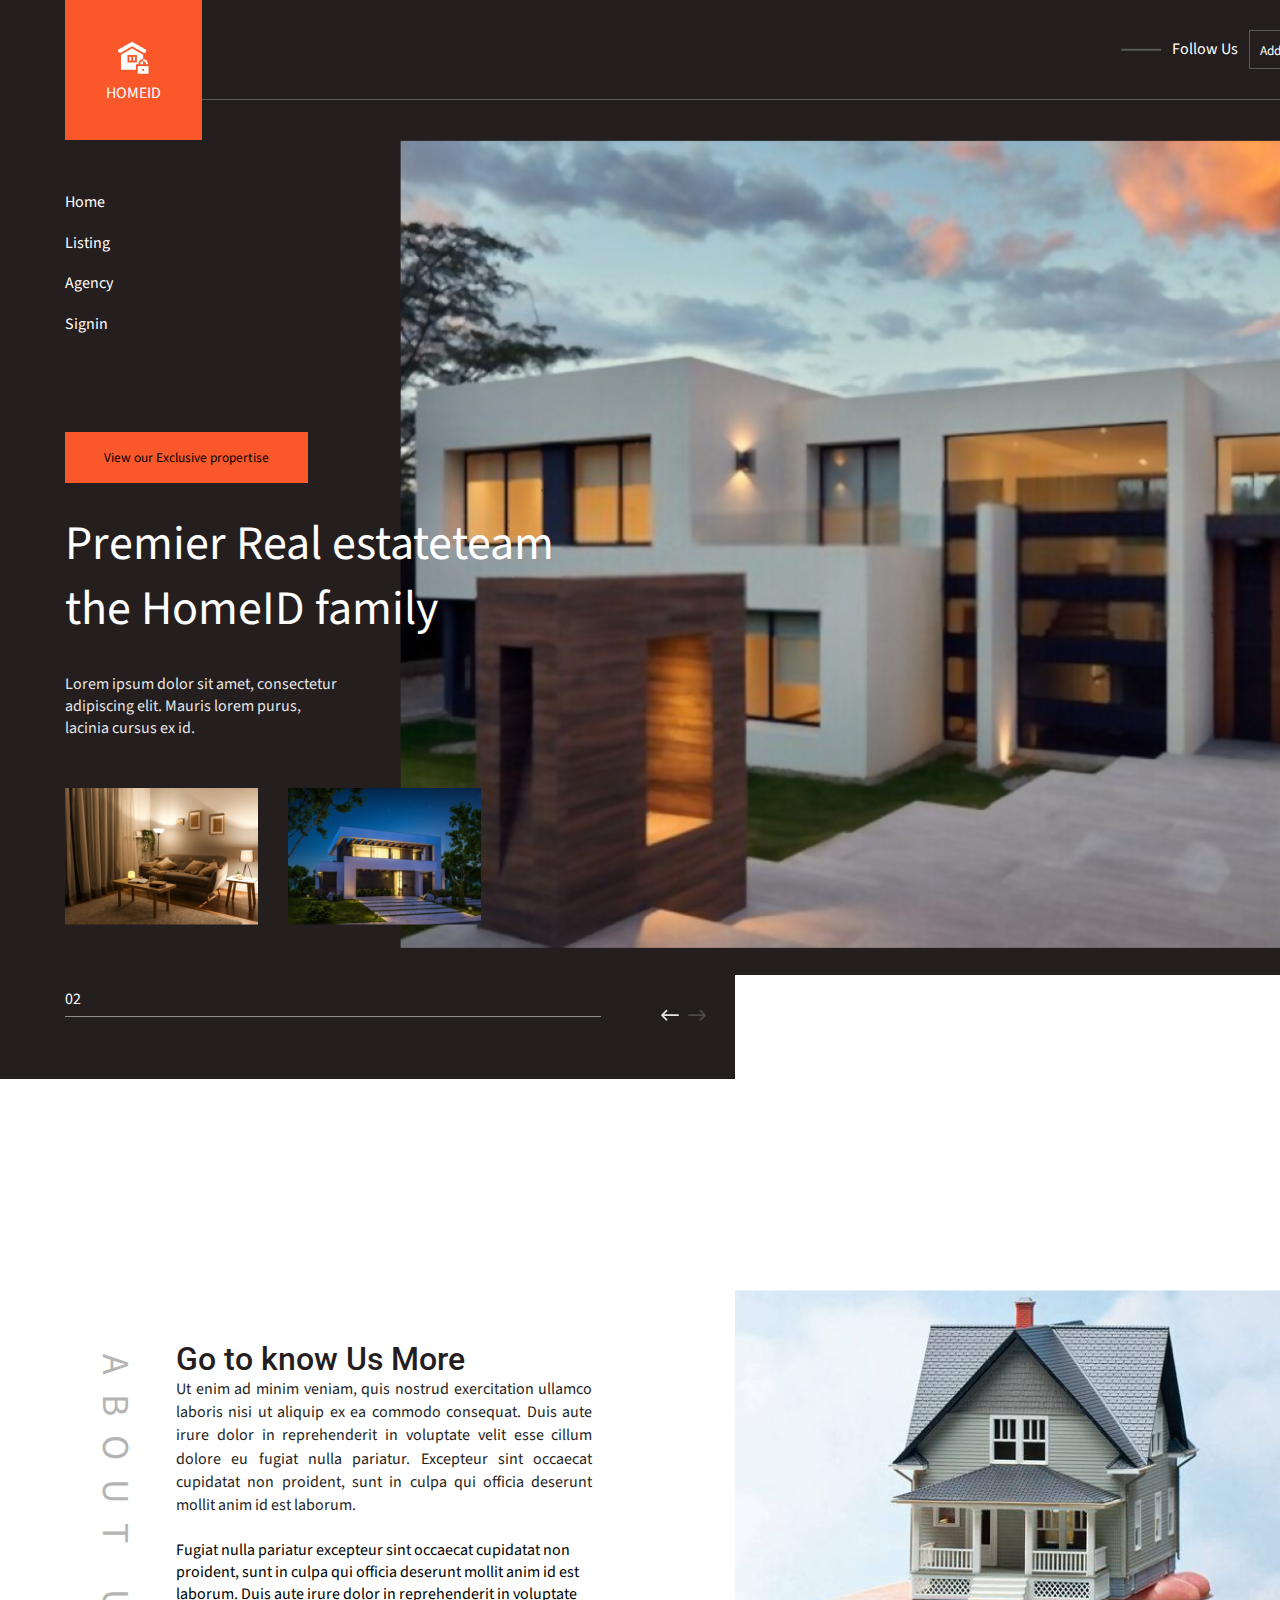
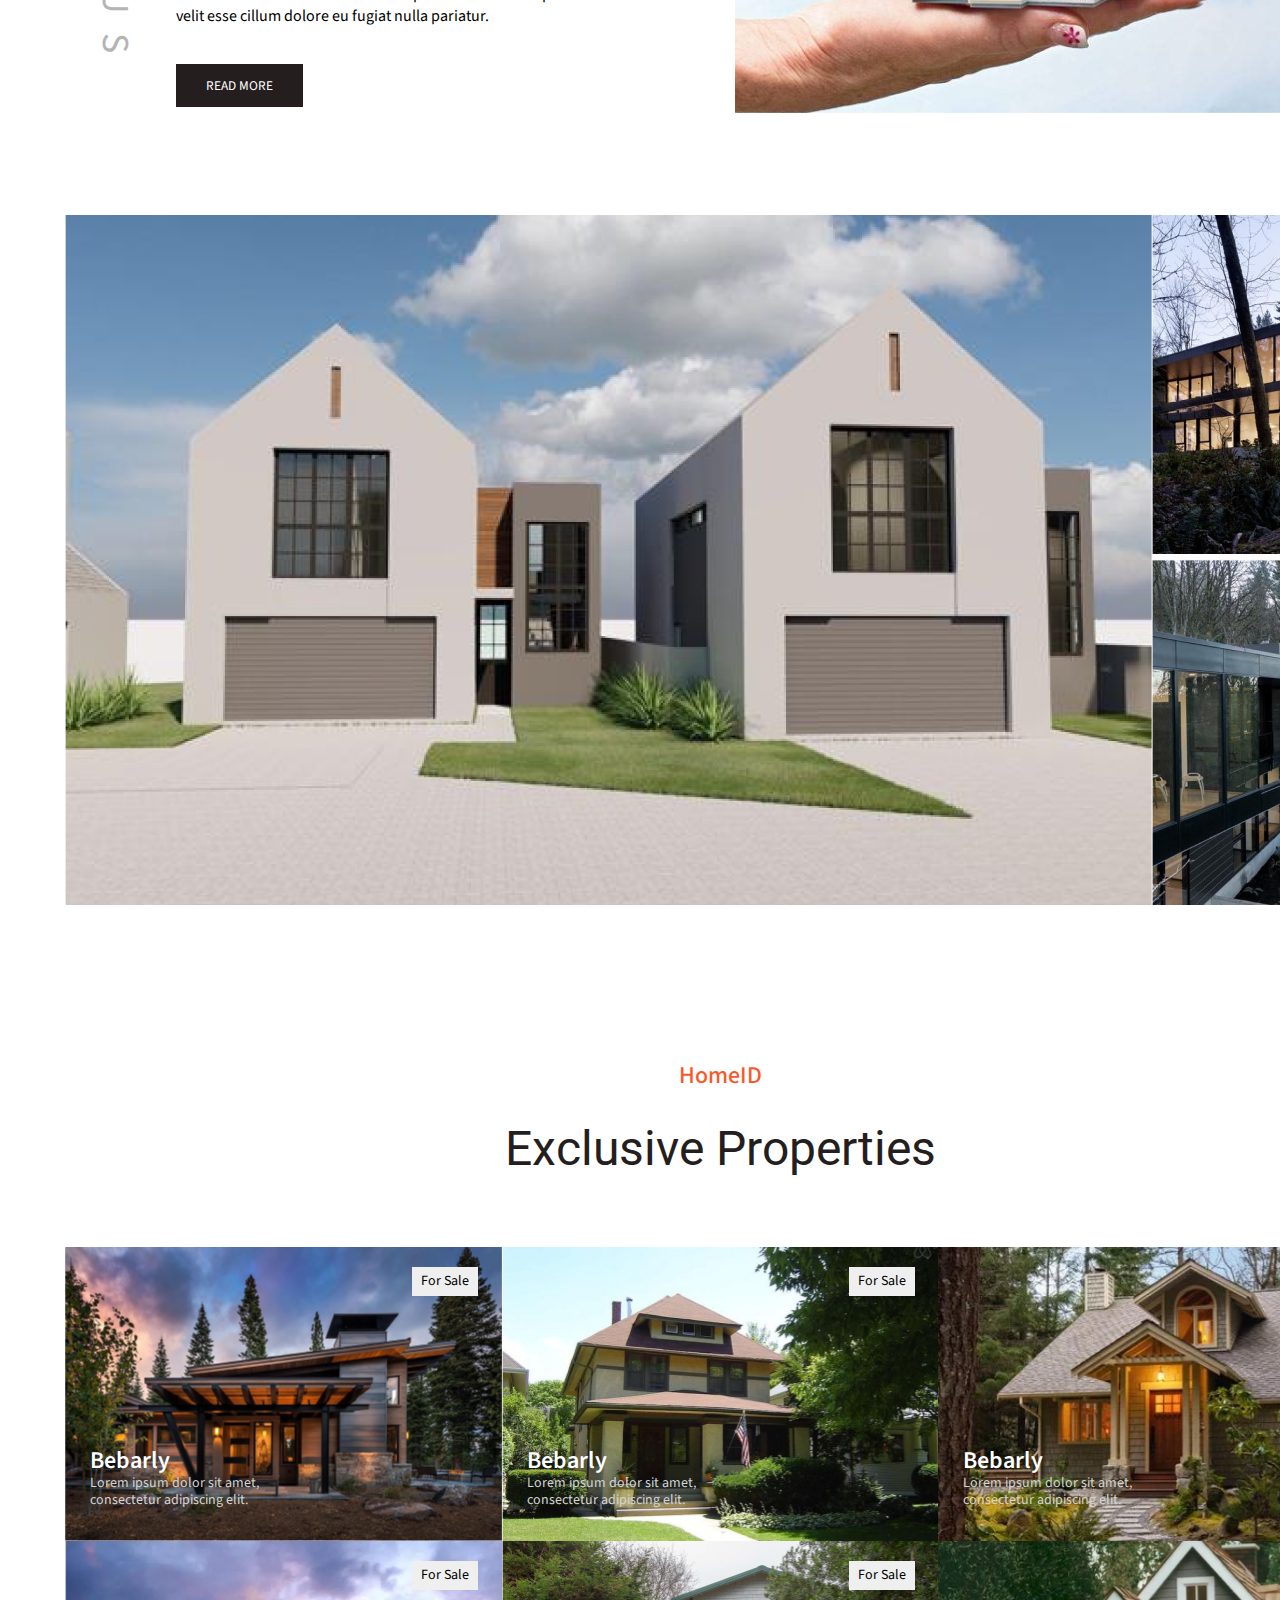
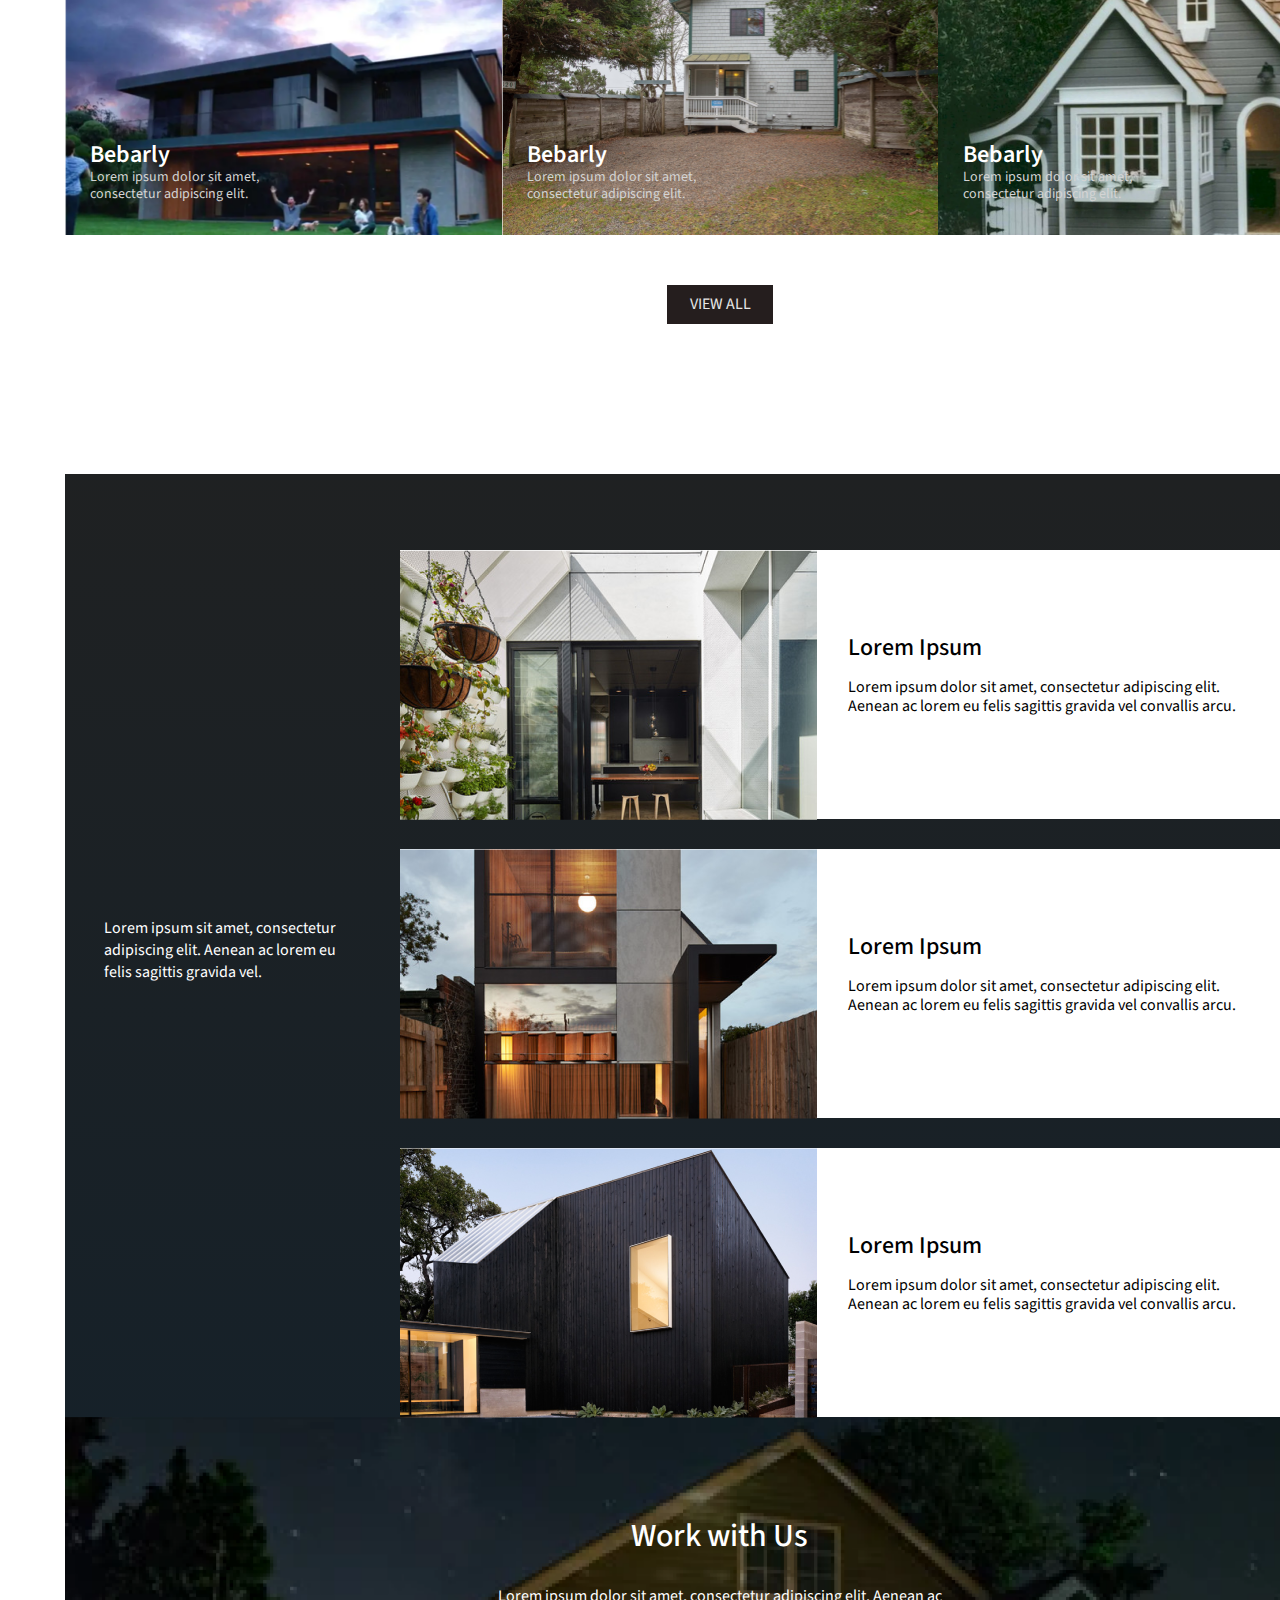
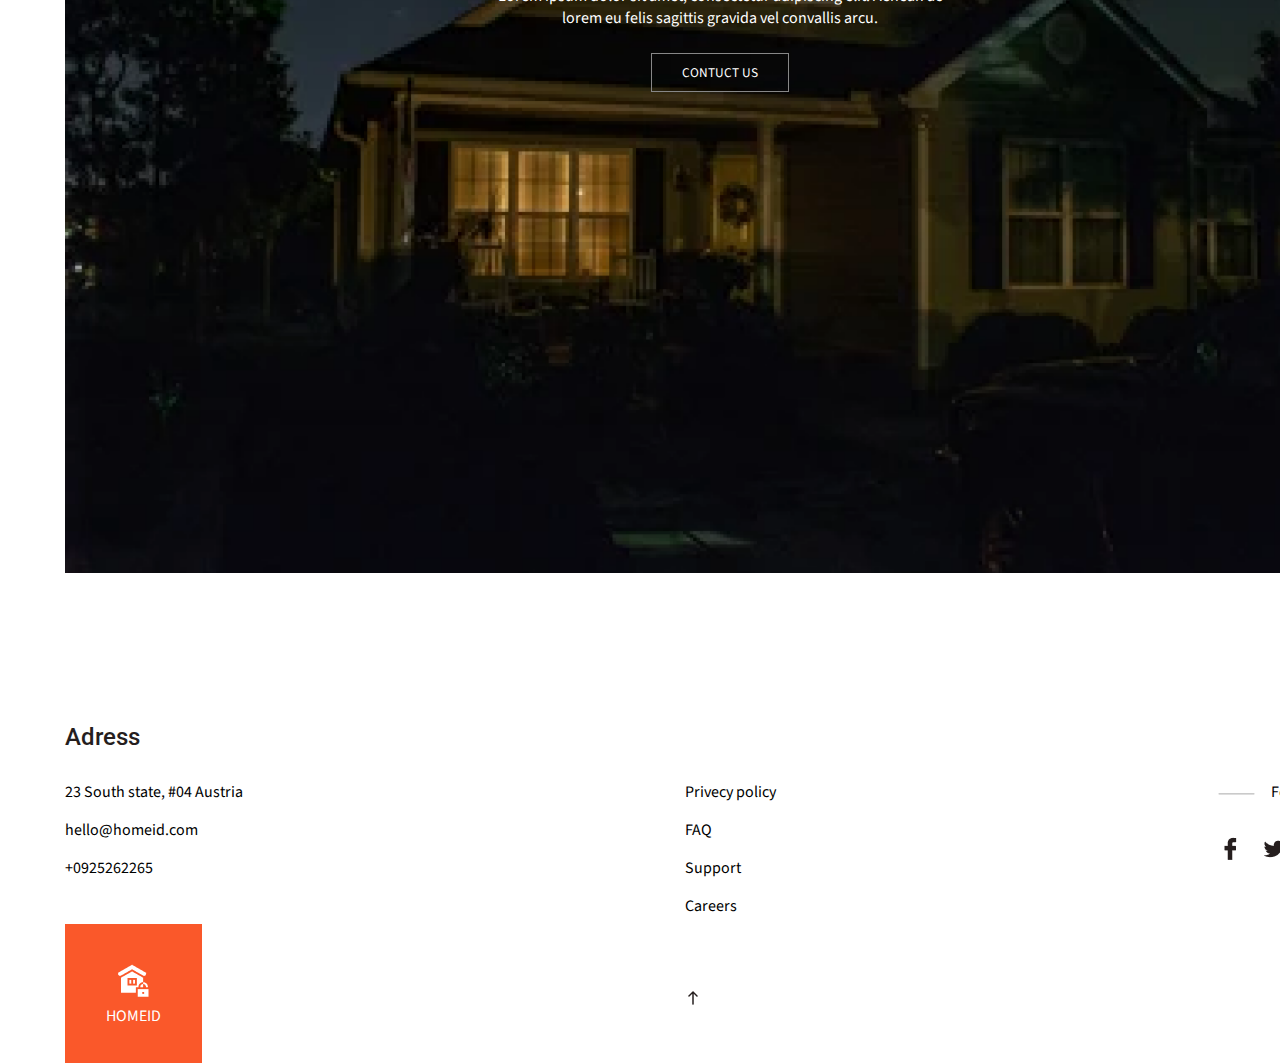
==== index.html @ e6e6ef40 "JONIBEK" ====
<!DOCTYPE html>
<html lang="en" translate="no">
<head>
    <meta charset="UTF-8">
    <meta http-equiv="X-UA-Compatible" content="IE=edge">
    <meta name="viewport" content="width=device-width, initial-scale=1.0">
    <title>Document</title>
    <link rel="stylesheet" href="css/style.css">
</head>
<body>
    <div class="boshladik">
        <div class="container s">
            <div class="majbur">
                <div class="homeid-b">
                    <img src="img/house 1.png" class="home-i">
                    <p class="home-t">HOMEID</p>
                </div>
                <div class="line-b-b">
                    <div class="follow">
                        <div class="img-u-b">
                            <img src="img/Line 2 (1).png" class="line">
                        </div>
                        <p class="follow-t">
                            Follow Us
                        </p>
                        <button class="add-b">
                            <p class="add t">Add listing</p>
                            <div class="img-u-b">
                                <img src="img/house 1.png" class="font-i">
                            </div>
                        </button>
                    </div>
                </div>
            </div>
            <div class="ikki">
                <div class="home-box">
                    <p class="home-h">Home</p>
                    <p class="home-l">Listing</p>
                    <p class="home-a">Agency</p>
                    <p class="home-s">Signin</p>
                </div>
                <button class="button">View our Exclusive propertise</button>
                <p class="premier">Premier Real estateteam the HomeID family</p>
                <div class="lorem">
                    Lorem ipsum dolor sit amet, consectetur adipiscing elit. Mauris lorem purus, lacinia cursus ex id.
                </div>
                <div class="ich">
                    <img src="img/Rectangle 5.png">
                    <img src="img/Rectangle 6.png">
                </div>
            </div>
        </div>
        <img src="img/Rectangle 2.png" class="home-1">
    </div>
    <!-- <div class="strelkalar-box"></div> -->
    <div class="ana">
        <div class="t-img">
			<div class="go-box">
				<div class="noli">02</div>
				<div class="di"></div>
			</div>
			<div class="s-b">
				<img src="img/Left.png">
				<img src="img/Right.png">	
			</div>
		</div>
    </div>
	<div class="q-h-b">
		<div class="container ie">
			<div class="about">
				<div class="about-b">
					<p class="about-t">ABOUT US</p>
				</div>
				<div class="text-b">
					<p class="go-t">Go to know Us More</p>
					<p class="ut-t">Ut enim ad minim veniam, quis nostrud exercitation ullamco laboris nisi ut aliquip ex ea commodo consequat. Duis aute irure dolor in reprehenderit in voluptate velit esse cillum dolore eu fugiat nulla pariatur. Excepteur sint occaecat cupidatat non proident, sunt in culpa qui officia deserunt mollit anim id est laborum.</p>
					<p class="gugiat-t">Fugiat nulla pariatur excepteur sint occaecat cupidatat non proident, sunt in culpa qui officia deserunt mollit anim id est laborum. Duis aute irure dolor in reprehenderit in voluptate velit esse cillum dolore eu fugiat nulla pariatur.</p>
					<button>READ MORE</button>
				</div>
			</div>
			<div class="q-h-b-i">
				<img src="img/Rectangle 8.png">
			</div>
		</div>
	</div>
	<div class="videos">
		<div class="container io">
			<div>
				<img src="img/Rectangle 9.png">
			</div>
			<div>
				<img src="img/Rectangle 10.png">
			</div>
		</div>
	</div>
	
	<div class="homes-b">
		<div class="container">
			<p class="h-id-t">HomeID</p>
			<p class="ex-t">Exclusive Properties</p>
			<div class="images">
				<div class="rasm">
					<button class="for-b">For Sale</button>
					<p class="bebarly-t">Bebarly</p>
					<p class="lorem-t">Lorem ipsum dolor sit amet, consectetur adipiscing elit.</p>
				</div>
				<div class="rasm rasm2">
					<button class="for-b">For Sale</button>
					<p class="bebarly-t">Bebarly</p>
					<p class="lorem-t">Lorem ipsum dolor sit amet, consectetur adipiscing elit.</p>
				</div>
				<div class="rasm rasm3">
					<button class="for-b">For Sale</button>
					<p class="bebarly-t">Bebarly</p>
					<p class="lorem-t">Lorem ipsum dolor sit amet, consectetur adipiscing elit.</p>
				</div>
			</div>
			<div class="images se">
				<div class="rasm rasm4">
					<button class="for-b">For Sale</button>
					<p class="bebarly-t">Bebarly</p>
					<p class="lorem-t">Lorem ipsum dolor sit amet, consectetur adipiscing elit.</p>
				</div>
				<div class="rasm rasm5">
					<button class="for-b">For Sale</button>
					<p class="bebarly-t">Bebarly</p>
					<p class="lorem-t">Lorem ipsum dolor sit amet, consectetur adipiscing elit.</p>
				</div>
				<div class="rasm rasm6">
					<button class="for-b">For Sale</button>
					<p class="bebarly-t">Bebarly</p>
					<p class="lorem-t">Lorem ipsum dolor sit amet, consectetur adipiscing elit.</p>
				</div>
			</div>
		</div>
	</div>
	<div class="tugma-u">
		<button>VIEW ALL</button>
	</div>
	
	<div class="lorem-b">
		<div class="container background">
			<div class="garoib">
				<div class="left-text-b">
					<p class="li1-t">Lorem ipsum sit amet, consectetur adipiscing elit. Aenean ac lorem eu felis sagittis gravida vel.</p>
				</div>
				<div class="uz">
					<div class="lorem-box etti">
						<div>
							<img src="img/Rectangle 27.png">
						</div>
						<div class="text-box-3">
							<div class="ichida-box-k">
								<p class="li1t">Lorem Ipsum</p>
								<p class="lorem-3">Lorem ipsum dolor sit amet, consectetur adipiscing elit. Aenean ac lorem eu felis sagittis gravida vel convallis arcu. </p>
							</div>
						</div>
					</div>
					<div class="lorem-box">
						<div>
							<img src="img/Rectangle 28.png">
						</div>
						<div class="text-box-3">
							<div class="ichida-box-k">
								<p class="li1t">Lorem Ipsum</p>
								<p class="lorem-3">Lorem ipsum dolor sit amet, consectetur adipiscing elit. Aenean ac lorem eu felis sagittis gravida vel convallis arcu. </p>
							</div>
						</div>
					</div>
					<div class="lorem-box">
						<div>
							<img src="img/Rectangle 29.png">
						</div>
						<div class="text-box-3">
							<div class="ichida-box-k">
								<p class="li1t">Lorem Ipsum</p>
								<p class="lorem-3">Lorem ipsum dolor sit amet, consectetur adipiscing elit. Aenean ac lorem eu felis sagittis gravida vel convallis arcu. </p>
							</div>
						</div>
					</div>
				</div>
			</div>
			<div class="rasm-box">
				<div class="kerak">
					<p class="work">Work with Us</p>
					<p class="lorem-t-2">Lorem ipsum dolor sit amet, consectetur adipiscing elit. Aenean ac lorem eu felis sagittis gravida vel convallis arcu. </p>
					<button>CONTUCT US</button>
				</div>
			</div>
		</div>
	</div>
	<div class="lorem-b">
		<div class="container">
			<p class="adres">Adress</p>
			<div class="nimadir">
				<div>
					<p>23 South state, #04 Austria</p>
					<p class="p">hello@homeid.com</p>
					<p class="p">+0925262265</p>
					<div class="homeid-b qirq">
						<img src="img/house 1.png" class="home-i">
						<p class="home-t">HOMEID</p>
					</div>
				</div>
				<div>
					<p>Privecy policy</p>
					<p class="p">FAQ</p>
					<p class="p">Support</p>
					<p class="p">Careers</p>
					<div class="yetmish">
						<a href="#">
							<img src="img/Up.png">
						</a>
					</div>
				</div>
				<div>
					<div class="flex">
						<div>
							<img src="img/Line 7.png">
						</div>
						<p>Follow Us</p>
					</div>
					<div class="otiz">
						<a href="" class="a">
							<img src="img/Facebook.png">
						</a>
						<a href="" class="a">
							<img src="img/Twitter.png">
						</a>
						<a href="" class="a">
							<img src="img/Instagram (filled).png">
						</a>
						<a href="">
							<img src="img/Linked In.png">
						</a>
					</div>
				</div>
			</div>
		</div>
	</div>
	
</body>
</html>
---- css/style.css ----
@import url('https://fonts.googleapis.com/css2?family=Source+Sans+Pro:wght@400;600&display=swap');
@import url('https://fonts.googleapis.com/css2?family=Odor+Mean+Chey&display=swap');
@import url('https://fonts.googleapis.com/css2?family=Odor+Mean+Chey&family=Roboto:wght@500;700&display=swap');

* {
    padding: 0;
    margin: 0;
    box-sizing: border-box;
    font-family: "Source Sans Pro";

}
html {
    scroll-behavior: smooth;
}
.boshladik {
    height: 974.5969848632812px;
    width: 1440px;
    /* border: 1px solid #FA582A; */
    display: flex;
    justify-content: center;
    background: #251E1E;
    color: #fff;
}
.container {
    width: calc(1440px - (65.42px + 64.58px));
    /* border: 1px solid #FA582A; */
    margin: 0 auto;
}
.homeid-b {
    height: 139.89974975585938px;
    width: 136.55821228027344px;
    background: #FA582A;
    text-align: center;
    padding: 40.77px 36.28px 38.13px;
}
.home-t {
    font-size: 16px;
    font-weight: 400;
    line-height: 19px;
    color: #fff;
    margin-top: 4px;
}
.majbur {
    display: flex;
    justify-content: space-between;
}
.line-b-b {
    border-bottom: 1px solid #5A5A5A;
    width: 1173.4416503906293px;
    height: 99.89px;
    display: flex;
    justify-content: right;
}
.img-u-b {
    transform: translate(0, -3px);
}
.follow {
    width: calc(39.76px + 15px + 73px + 126px);
    /* width: calc(1310px - (1111.66px + 64.58px)); */
    /* border: 1px solid yellow; */
    display: flex;
    justify-content: space-between;
    align-items: center;
    color: #fff;
    font-family: SF Pro Text;
    font-size: 16px;
    font-weight: 400;
    line-height: 19px;
    height: 99.89px;
}
.add-b {
    display: flex;
    justify-content: space-between;
    height: 39px;
    width: 126px;
    padding: 10px;
    border: 1px solid #5A5A5A;
    background: transparent;
    color: #fff;
}
.font-i {
    height: 19.999992370605469px;
    width: auto;
}
.home-box {
    height: 136px;
    width: 57px;
    /* border: 1px solid yellow; */
    margin-top: 51.1px;
}
.home-l,
.home-a,
.home-s {
    margin-top: 18.7px;
}
.button {
    height: 51px;
    width: 243px;
    background-color: #FA582A;
    border: transparent;
    margin-top: 104.7px;
}
.premier {
    font-family: 'Odor Mean Chey' sans-serif;
    font-size: 48px;
    font-weight: 400;
    line-height: 65px;
    height: 130px;
    width: 519px;
    /* border: 1px solid blue; */
    margin-top: 29.62px;
    position: relative;
    z-index:30;
}
.lorem {
    color: #E6E6E6;
    height: 69px;
    width: 280px;
    /* border: 1px solid red; */
    margin-top: 30.62px;
}
.ich {
    width: calc(193px * 2 + 30px);
    /* border: 1px solid rebeccapurple; */
    display: flex;
    justify-content: space-between;
    margin-top: 46.09px;
    position: relative;
    z-index:30;
}
.home-1 {
    position: absolute;
    width: 1040px;
    height: 808px;
    left: 399.58px;
    top: 139.9px;
}
.ana {
    height: 104.08px;
    width: 735.42138671875px;
    background: #251E1E;
    color: #fff;
    padding: 13.56px 26px 49.52px 65.42px;
}

.t-img {
    /* border: 1px solid rgb(83, 29, 209); */
    width: 100%;
    height: calc();
    display: flex;
    justify-content: space-between;
}
.go-box {
    display: flex;
}
.noli,
.di {
    width: 267.77056884765625px;
    height: 29px;
    border-bottom: 1px solid#909090;
}
.s-b {
    /* border: 1px solid #FA582A; */
    position: relative;
    top: 15px;
}
.q-h-b {
    width: 1440px;
}
.ie {
    display: flex;
    margin: 0 auto;
    margin-top: 211px;
}
.about-b {
    width: 111px;
}
.about {
    width: 100%;
    height: 422.42px;
    /* border: 1px solid#251E1E; */
    display: flex;
    margin-top: 50px;
}
.about-t {
    width: 393px;
    height: 61px;
    font-weight: 400;
    font-size: 38px;
    line-height: 146%;
    letter-spacing: 0.5em;
    color: #B4B4B4;
    transform: rotate(90deg);
    position: relative;
    top: 180px;
    left: -150px;
}
.go-t {
    width: 312px;
    height: 38px;
    font-weight: 500;
    font-size: 32px;
    line-height: 38px;
    color: #251E1E;
    font-family: 'Roboto';
}
.ut-t {
    width: 416.41px;
    height: 161px;
    font-size: 16px;
    line-height: 146%;
    text-align: justify;
    color: #251E1E;
}
.gugiat-t {
    width: 416.41px;
    height: 115px;
}
.text-b>button {
    height: 43px;
    width: 127px;
    background-color: #251E1E;
    border: none;
    color: #fff;
    margin-top: 10px;
}
.q-h-b-i {
    height: 500px;
}
.videos {
    width: 1440px;
    /* border: 1px solid; */
    margin-top: 25px;
}
.io {
    display: flex;
    margin: 0 auto;
}
.homes-b {
    width: 1440px;
    /* border: 1px solid; */
}
.h-id-t {
    font-weight: 500;
    font-size: 24px;
    line-height: 29px;
    text-align: center;
    color: #FA582A;
    margin-top: 150px;
}
.ex-t {
    font-family: 'Roboto';
    font-weight: 400;
    font-size: 48px;
    line-height: 57px;
    color: #251E1E;
    text-align: center;
    margin-top: 29.83px;
}
.images {
    display: flex;
    margin-top: 70.19px;
}
.se {
    margin: 0%;
}
.rasm {
    background: url("../img/uy.png") no-repeat center;
    height: 293.9921875px;
    width: 437px;
    color: #fff;
    /* border: 1px solid rgb(27, 45, 234); */
}
.for-b {
    height: 29px;
    width: 66px;
    font-size: 14px;
    font-weight: 400;
    line-height: 17px;
    transform: translate(347px, 20px);
    border-radius: 0;
    border: transparent;
}
.bebarly-t {
    font-size: 24px;
    font-weight: 600;
    line-height: 29px;
    transform: translate(25px, 170px);
}
.lorem-t {
    height: 34px;
    width: 185.13499450683594px;
    font-size: 14px;
    font-weight: 400;
    line-height: 17px;
    color: #D4D4D4;
    transform: translate(25px, 170px);
}
.rasm2 {
    background: url("../img/Rectangle\ 13.png");
}
.rasm3 {
    background: url("../img/Rectangle\ 15.png");
}
.rasm4 {
    background: url("../img/Rectangle\ 12.png");
}
.rasm5 {
    background: url("../img/Rectangle\ 14.png");
}
.rasm6 {
    background: url("../img/Rectangle\ 16.png");
}
.tugma-u {
    width: 1440px;
    display: flex;
    justify-content: center;
    margin-top: 50px;
}
.tugma-u>button {
    font-size: 16px;
    line-height: 19px;
    text-align: center;
    height: 39px;
    width: 106px;
    margin: 0 auto;
    background-color: #251E1E;
    color: #E6E6E6;
    border: transparent;
}
.lorem-b {
    width: 1440px;
    margin-top: 150px;
}
.garoib {
    display: flex;
}
.li1-t {
    height: 57px;
    width: 257px;
    color: #fff;
    margin: 0 auto;
}
.lorem-box {
    height: 269px;
    width: 893px;
    display: flex;
    background-color: #fff;
    margin-top: 30px;
}
.etti {
    margin-top: 76px;
}
.li1t {
    font-size: 24px;
    font-weight: 500;
    line-height: 29px;
}
.text-box-3 {
    display: flex;
    align-items: center;
    justify-content: center;
    /* border: 1px solid#251E1E; */
}
.ichida-box-k {
    width: calc(100% - (29.5px + 33.18px));
    height: calc(100% - (70.68px + 96.32px));
    /* border: 1px solid; */
}
.lorem-3 {
    font-size: 16px;
    font-weight: 400;
    line-height: 19px;
    margin-top: 16px;
}
.left-text-b {
    display: flex;
    align-items: center;
    width: calc(279.38px + 30px + 25.62px);
    /* border: 1px solid; */
}
.background {
    background: linear-gradient(180.81deg, #1F2122 0.69%, #162129 57.07%);
}
.rasm-box {
    height: 755.931640625px;
    width: 1309.999755859375px;
    background: url("../img/Rectangle\ 23.png");
    display: flex;
    align-items: flex-start;
    justify-content: center;
    color: #fff;
}
.work {
    font-size: 32px;
    font-weight: 500;
    line-height: 38px;
    text-align: center;
}
.kerak {
    width: calc(100% - (413.35 + 414.35px));
    /* border: 1px solid; */
    height: calc(100% - (480.58px + 100.35px));
    text-align: center;
    margin-top: 100.35px;
}
.lorem-t-2 {
    height: 38px;
    width: 482.2970886230469px;
    text-align: center;
    margin: 30px 0 30px;
}
.kerak>button {
    height: 39px;
    width: 138px;
    background: transparent;
    border: 1px solid #878787;
    color: #fff;
}
.nimadir {
    display: flex;
    justify-content: space-between;
    /* border: 1px solid; */
    margin-top: 29.79px;
}
a {
    text-decoration: transparent;
}
.flex {
    display: flex;
    justify-content: space-between;
    width: calc(1440px - (102.43px + 1218.58px));
}
.adres {
    font-family: roboto;
    font-size: 24px;
    font-weight: 500;
    line-height: 29px;
    color: #251E1E;
}
.p {
    margin-top: 16px;
}
.otiz {
    margin-top: 33px;
}
.a {
    margin-right: 16px;
}
.qirq {
    margin-top: 44.17px;
}
.yetmish {
    margin-top: 72.6px;
    cursor: pointer;
}
.flex>div {
    transform: translate(0, -2px);
}
button {
    cursor: pointer;
}
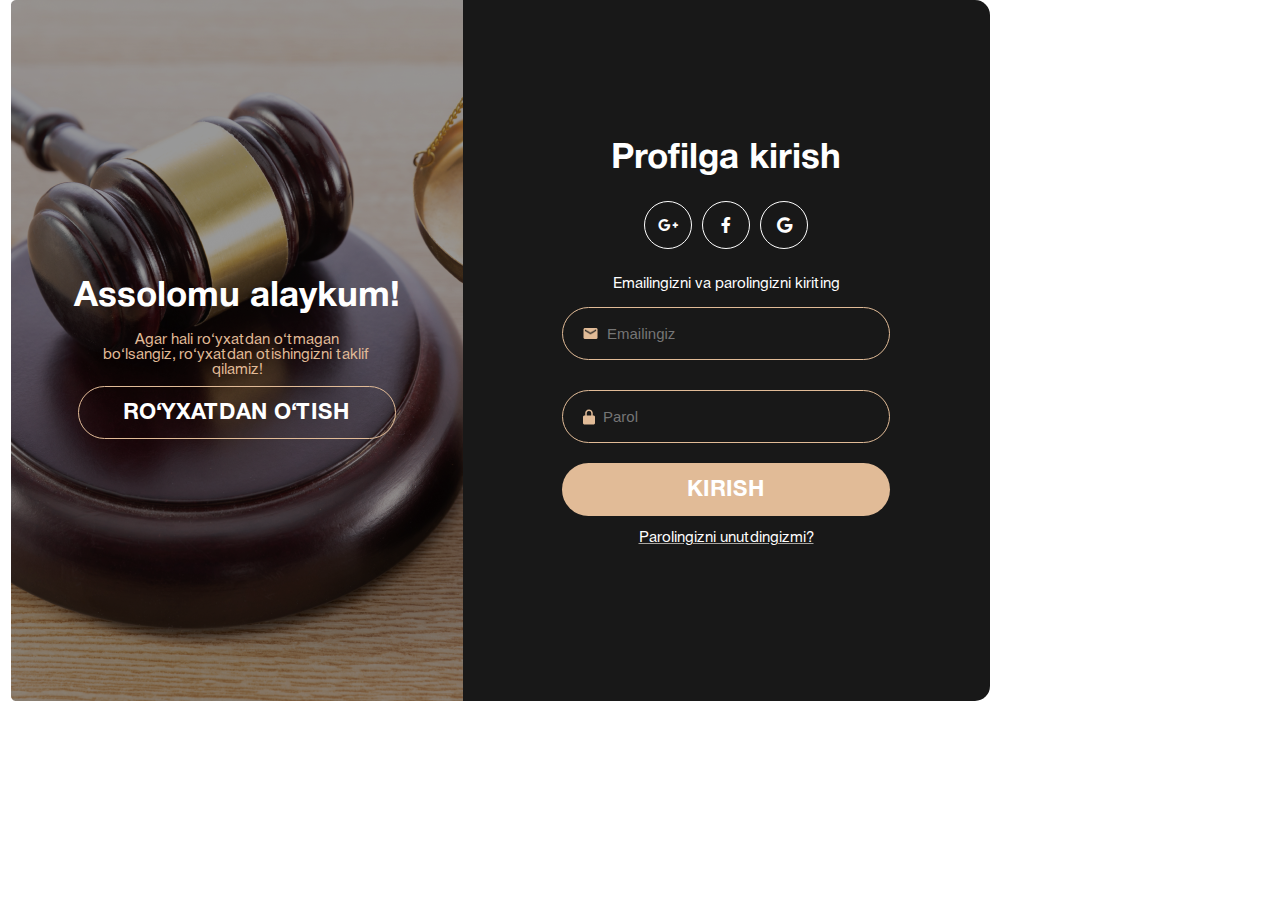
==== commit 3a741009: "jonibek" ====
--- a/index.html
+++ b/index.html
@@ -1,243 +1,47 @@
 <!DOCTYPE html>
-<html lang="en" translate="no">
+<html lang="en">
 <head>
     <meta charset="UTF-8">
     <meta http-equiv="X-UA-Compatible" content="IE=edge">
     <meta name="viewport" content="width=device-width, initial-scale=1.0">
     <title>Document</title>
     <link rel="stylesheet" href="css/style.css">
+    <link rel="stylesheet" href="https://cdnjs.cloudflare.com/ajax/libs/font-awesome/5.15.4/css/all.min.css">
+    <link rel="stylesheet" href="HelveticaNeueCyr/stylesheet.css">
 </head>
 <body>
-    <div class="boshladik">
-        <div class="container s">
-            <div class="majbur">
-                <div class="homeid-b">
-                    <img src="img/house 1.png" class="home-i">
-                    <p class="home-t">HOMEID</p>
-                </div>
-                <div class="line-b-b">
-                    <div class="follow">
-                        <div class="img-u-b">
-                            <img src="img/Line 2 (1).png" class="line">
-                        </div>
-                        <p class="follow-t">
-                            Follow Us
-                        </p>
-                        <button class="add-b">
-                            <p class="add t">Add listing</p>
-                            <div class="img-u-b">
-                                <img src="img/house 1.png" class="font-i">
-                            </div>
-                        </button>
-                    </div>
-                </div>
+    
+    <div class="big-box">
+        <div class="box">
+            <div class="class" >
+            	<img src="img/bolga.png" class="bolga">
             </div>
-            <div class="ikki">
-                <div class="home-box">
-                    <p class="home-h">Home</p>
-                    <p class="home-l">Listing</p>
-                    <p class="home-a">Agency</p>
-                    <p class="home-s">Signin</p>
-                </div>
-                <button class="button">View our Exclusive propertise</button>
-                <p class="premier">Premier Real estateteam the HomeID family</p>
-                <div class="lorem">
-                    Lorem ipsum dolor sit amet, consectetur adipiscing elit. Mauris lorem purus, lacinia cursus ex id.
-                </div>
-                <div class="ich">
-                    <img src="img/Rectangle 5.png">
-                    <img src="img/Rectangle 6.png">
+            <div class="container">
+                <div class="asos">
+                    <p class="salom">Assolomu alaykum!</p><br>
+                    <p class="taklif">Agar hali ro‘yxatdan o‘tmagan bo‘lsangiz, ro‘yxatdan otishingizni taklif qilamiz!</p><br>
+                    <a href="#ot" ><button class="utish">RO‘YXATDAN O‘TISH</button></a>
                 </div>
             </div>
         </div>
-        <img src="img/Rectangle 2.png" class="home-1">
+        <div class="profil-box">
+            <div class="container2">
+                <div class="black" id="ot" >
+                    <p class="profil">Profilga kirish</p>
+                    <div class="icons">
+                        <a href="#"><i class="fab fa-google-plus-g"></i></a>
+                        <a href="#"><i class="fab fa-facebook-f"></i></a>
+                        <a href="#"><i class="fab fa-google"></i></a>
+                    </div>
+                    <p class="kirit">Emailingizni va parolingizni kiriting</p>
+                    <input type="email" name="" id="" placeholder="Emailingiz">
+                    <input type="password" name="" id="" placeholder="Parol"><br>
+                    <button class="ki">KIRISH</button>
+                    <p class="unut">Parolingizni unutdingizmi?</p>
+                </div>
+            </div>
+        </div>
     </div>
-    <!-- <div class="strelkalar-box"></div> -->
-    <div class="ana">
-        <div class="t-img">
-			<div class="go-box">
-				<div class="noli">02</div>
-				<div class="di"></div>
-			</div>
-			<div class="s-b">
-				<img src="img/Left.png">
-				<img src="img/Right.png">	
-			</div>
-		</div>
-    </div>
-	<div class="q-h-b">
-		<div class="container ie">
-			<div class="about">
-				<div class="about-b">
-					<p class="about-t">ABOUT US</p>
-				</div>
-				<div class="text-b">
-					<p class="go-t">Go to know Us More</p>
-					<p class="ut-t">Ut enim ad minim veniam, quis nostrud exercitation ullamco laboris nisi ut aliquip ex ea commodo consequat. Duis aute irure dolor in reprehenderit in voluptate velit esse cillum dolore eu fugiat nulla pariatur. Excepteur sint occaecat cupidatat non proident, sunt in culpa qui officia deserunt mollit anim id est laborum.</p>
-					<p class="gugiat-t">Fugiat nulla pariatur excepteur sint occaecat cupidatat non proident, sunt in culpa qui officia deserunt mollit anim id est laborum. Duis aute irure dolor in reprehenderit in voluptate velit esse cillum dolore eu fugiat nulla pariatur.</p>
-					<button>READ MORE</button>
-				</div>
-			</div>
-			<div class="q-h-b-i">
-				<img src="img/Rectangle 8.png">
-			</div>
-		</div>
-	</div>
-	<div class="videos">
-		<div class="container io">
-			<div>
-				<img src="img/Rectangle 9.png">
-			</div>
-			<div>
-				<img src="img/Rectangle 10.png">
-			</div>
-		</div>
-	</div>
-	
-	<div class="homes-b">
-		<div class="container">
-			<p class="h-id-t">HomeID</p>
-			<p class="ex-t">Exclusive Properties</p>
-			<div class="images">
-				<div class="rasm">
-					<button class="for-b">For Sale</button>
-					<p class="bebarly-t">Bebarly</p>
-					<p class="lorem-t">Lorem ipsum dolor sit amet, consectetur adipiscing elit.</p>
-				</div>
-				<div class="rasm rasm2">
-					<button class="for-b">For Sale</button>
-					<p class="bebarly-t">Bebarly</p>
-					<p class="lorem-t">Lorem ipsum dolor sit amet, consectetur adipiscing elit.</p>
-				</div>
-				<div class="rasm rasm3">
-					<button class="for-b">For Sale</button>
-					<p class="bebarly-t">Bebarly</p>
-					<p class="lorem-t">Lorem ipsum dolor sit amet, consectetur adipiscing elit.</p>
-				</div>
-			</div>
-			<div class="images se">
-				<div class="rasm rasm4">
-					<button class="for-b">For Sale</button>
-					<p class="bebarly-t">Bebarly</p>
-					<p class="lorem-t">Lorem ipsum dolor sit amet, consectetur adipiscing elit.</p>
-				</div>
-				<div class="rasm rasm5">
-					<button class="for-b">For Sale</button>
-					<p class="bebarly-t">Bebarly</p>
-					<p class="lorem-t">Lorem ipsum dolor sit amet, consectetur adipiscing elit.</p>
-				</div>
-				<div class="rasm rasm6">
-					<button class="for-b">For Sale</button>
-					<p class="bebarly-t">Bebarly</p>
-					<p class="lorem-t">Lorem ipsum dolor sit amet, consectetur adipiscing elit.</p>
-				</div>
-			</div>
-		</div>
-	</div>
-	<div class="tugma-u">
-		<button>VIEW ALL</button>
-	</div>
-	
-	<div class="lorem-b">
-		<div class="container background">
-			<div class="garoib">
-				<div class="left-text-b">
-					<p class="li1-t">Lorem ipsum sit amet, consectetur adipiscing elit. Aenean ac lorem eu felis sagittis gravida vel.</p>
-				</div>
-				<div class="uz">
-					<div class="lorem-box etti">
-						<div>
-							<img src="img/Rectangle 27.png">
-						</div>
-						<div class="text-box-3">
-							<div class="ichida-box-k">
-								<p class="li1t">Lorem Ipsum</p>
-								<p class="lorem-3">Lorem ipsum dolor sit amet, consectetur adipiscing elit. Aenean ac lorem eu felis sagittis gravida vel convallis arcu. </p>
-							</div>
-						</div>
-					</div>
-					<div class="lorem-box">
-						<div>
-							<img src="img/Rectangle 28.png">
-						</div>
-						<div class="text-box-3">
-							<div class="ichida-box-k">
-								<p class="li1t">Lorem Ipsum</p>
-								<p class="lorem-3">Lorem ipsum dolor sit amet, consectetur adipiscing elit. Aenean ac lorem eu felis sagittis gravida vel convallis arcu. </p>
-							</div>
-						</div>
-					</div>
-					<div class="lorem-box">
-						<div>
-							<img src="img/Rectangle 29.png">
-						</div>
-						<div class="text-box-3">
-							<div class="ichida-box-k">
-								<p class="li1t">Lorem Ipsum</p>
-								<p class="lorem-3">Lorem ipsum dolor sit amet, consectetur adipiscing elit. Aenean ac lorem eu felis sagittis gravida vel convallis arcu. </p>
-							</div>
-						</div>
-					</div>
-				</div>
-			</div>
-			<div class="rasm-box">
-				<div class="kerak">
-					<p class="work">Work with Us</p>
-					<p class="lorem-t-2">Lorem ipsum dolor sit amet, consectetur adipiscing elit. Aenean ac lorem eu felis sagittis gravida vel convallis arcu. </p>
-					<button>CONTUCT US</button>
-				</div>
-			</div>
-		</div>
-	</div>
-	<div class="lorem-b">
-		<div class="container">
-			<p class="adres">Adress</p>
-			<div class="nimadir">
-				<div>
-					<p>23 South state, #04 Austria</p>
-					<p class="p">hello@homeid.com</p>
-					<p class="p">+0925262265</p>
-					<div class="homeid-b qirq">
-						<img src="img/house 1.png" class="home-i">
-						<p class="home-t">HOMEID</p>
-					</div>
-				</div>
-				<div>
-					<p>Privecy policy</p>
-					<p class="p">FAQ</p>
-					<p class="p">Support</p>
-					<p class="p">Careers</p>
-					<div class="yetmish">
-						<a href="#">
-							<img src="img/Up.png">
-						</a>
-					</div>
-				</div>
-				<div>
-					<div class="flex">
-						<div>
-							<img src="img/Line 7.png">
-						</div>
-						<p>Follow Us</p>
-					</div>
-					<div class="otiz">
-						<a href="" class="a">
-							<img src="img/Facebook.png">
-						</a>
-						<a href="" class="a">
-							<img src="img/Twitter.png">
-						</a>
-						<a href="" class="a">
-							<img src="img/Instagram (filled).png">
-						</a>
-						<a href="">
-							<img src="img/Linked In.png">
-						</a>
-					</div>
-				</div>
-			</div>
-		</div>
-	</div>
-	
+
 </body>
 </html>--- a/css/style.css
+++ b/css/style.css
@@ -1,462 +1,251 @@
-@import url('https://fonts.googleapis.com/css2?family=Source+Sans+Pro:wght@400;600&display=swap');
-@import url('https://fonts.googleapis.com/css2?family=Odor+Mean+Chey&display=swap');
-@import url('https://fonts.googleapis.com/css2?family=Odor+Mean+Chey&family=Roboto:wght@500;700&display=swap');
-
 * {
+    box-sizing: border-box;
     padding: 0;
     margin: 0;
-    box-sizing: border-box;
-    font-family: "Source Sans Pro";
-
-}
+}
+/*body {
+	overflow: hidden;
+}*/
 html {
-    scroll-behavior: smooth;
-}
-.boshladik {
-    height: 974.5969848632812px;
-    width: 1440px;
-    /* border: 1px solid #FA582A; */
-    display: flex;
-    justify-content: center;
-    background: #251E1E;
-    color: #fff;
-}
+	scroll-behavior: smooth;
+}
+.big-box {
+    display: flex;
+    justify-content: center;
+    width: 1000px;
+}
+
+img {
+    filter: brightness(60%);
+}
+
 .container {
-    width: calc(1440px - (65.42px + 64.58px));
-    /* border: 1px solid #FA582A; */
+    display: flex;
+    align-items: center;
+    justify-content: space-between;
+}
+.asos {
+    width: 328px;
+    height: 168px;
+    /* border: 1px solid #E1BB97; */
+    position: relative;
+    left: 62px;
+    top: -425px;
+}
+.asos>a{
+	width: auto;
+	height: auto;
+	border: none;
+}
+.salom {
+    font-family: HelveticaNeueCyr;
+    font-size: 35px;
+    font-weight: 700;
+    line-height: 35px;
+    width: 100%;
+    text-align: center;
+    color: #fff;
+}
+.taklif {
+    font-family: HelveticaNeueCyr;
+    font-size: 15px;
+    font-weight: 400;
+    line-height: 15px;
+    text-align: center;
+    color: #E1BB97;
+    width: 278px;
+    height: 30px;
     margin: 0 auto;
 }
-.homeid-b {
-    height: 139.89974975585938px;
-    width: 136.55821228027344px;
-    background: #FA582A;
-    text-align: center;
-    padding: 40.77px 36.28px 38.13px;
-}
-.home-t {
-    font-size: 16px;
+.utish {
+    font-family: HelveticaNeueCyr;
+    font-size: 22px;
+    font-weight: 550;
+    line-height: 22px;
+    text-align: center;
+    width: 100%;
+    text-align: center;
+    height: 53px;
+    border: 1px solid #E1BB97;
+    border-radius: 26.5px;
+    background: none;
+    color: #fff;
+}
+.profil-box {
+    width: 527px;
+    background: #181818;    
+    height: 701px;
+    border-bottom-right-radius: 15px;
+    border-top-right-radius: 15px;
+    display: flex;
+    align-items: center;
+    justify-content: center;
+}
+.container2 {
+    /* margin: 0 84px 0 115; */
+    display: flex;
+    align-items: center;
+    justify-content: center;
+
+}
+.black {
+    height: 417px;
+    width: 328px;
+    left: 1041px;
+    top: 221px;
+    /* border: 1px solid #E1BB97; */
+    text-align: center;
+}
+.profil {
+    font-family: HelveticaNeueCyr;
+    font-size: 35px;
+    font-weight: 700;
+    line-height: 35px;
+    margin: 0 auto;
+    height: 35px;
+    width: 230px;
+    color: #fff;
+}
+.icons {
+    height: 55px;
+    width: 200px;
+    margin: 20px auto 0 auto;
+    /* border: 1px solid red; */
+    display: flex;
+    justify-content: center;
+    align-items: center; 
+}
+a {
+    height: 48px;
+    width: 48px;
+    border-radius: 50%;
+    border: 1px solid #fff;
+    margin: 5px;
+    display: flex;
+    align-items: center;
+    justify-content: center;
+    text-decoration: none;
+}
+i {
+    color: white;
+}
+.kirit {
+    font-family: HelveticaNeueCyr;
+    font-size: 15px;
     font-weight: 400;
-    line-height: 19px;
-    color: #fff;
-    margin-top: 4px;
-}
-.majbur {
-    display: flex;
-    justify-content: space-between;
-}
-.line-b-b {
-    border-bottom: 1px solid #5A5A5A;
-    width: 1173.4416503906293px;
-    height: 99.89px;
-    display: flex;
-    justify-content: right;
-}
-.img-u-b {
-    transform: translate(0, -3px);
-}
-.follow {
-    width: calc(39.76px + 15px + 73px + 126px);
-    /* width: calc(1310px - (1111.66px + 64.58px)); */
-    /* border: 1px solid yellow; */
-    display: flex;
-    justify-content: space-between;
-    align-items: center;
-    color: #fff;
-    font-family: SF Pro Text;
-    font-size: 16px;
+    line-height: 15px;
+    color: #fff;
+    height: 15px;
+    width: 228px;
+    margin: 25px auto 10px auto;
+}
+input[type="email"] {
+    height: 53px;
+    width: 328px;
+    border-radius: 26.5px;
+    background: url();
+    border: 1px solid #E1BB97
+    
+}
+
+input[type="email"] {
+    height: 53px;
+    width: 328px;
+    border-radius: 26.5px;
+    background: url("../img/email.png") left no-repeat;
+    border: 1px solid #E1BB97;
+    color: #E1BB97;
+    font-size: 15px;
+    margin: 5px 0 10px 0;
+    padding: 0 0 0 44px;
+    background-size: 15px;
+    background-position: 20px;
+}
+input[type="password"] {
+    height: 53px;
+    width: 328px;
+    border-radius: 26.5px;
+    background: url("../img/lock.png") left no-repeat;
+    border: 1px solid #E1BB97;
+    color: #E1BB97;
+    font-size: 15px;
+    margin: 20px 0 20px 0;
+    padding: 0 0 0 40px;
+    background-size: 12px;
+    background-position: 20px;
+}
+.ki {
+    font-family: HelveticaNeueCyr;
+    font-size: 22px;
+    font-weight: 700;
+    line-height: 22px;
+    text-align: center;    
+    color: #fff;
+    height: 53px;
+    width: 328px;
+    border-radius: 26.5px;
+    background: #E1BB97;
+    border: none;
+}
+
+.unut {
+    font-family: HelveticaNeueCyr;
+    font-size: 15px;
     font-weight: 400;
-    line-height: 19px;
-    height: 99.89px;
-}
-.add-b {
-    display: flex;
-    justify-content: space-between;
-    height: 39px;
-    width: 126px;
-    padding: 10px;
-    border: 1px solid #5A5A5A;
-    background: transparent;
-    color: #fff;
-}
-.font-i {
-    height: 19.999992370605469px;
-    width: auto;
-}
-.home-box {
-    height: 136px;
-    width: 57px;
-    /* border: 1px solid yellow; */
-    margin-top: 51.1px;
-}
-.home-l,
-.home-a,
-.home-s {
-    margin-top: 18.7px;
-}
-.button {
-    height: 51px;
-    width: 243px;
-    background-color: #FA582A;
-    border: transparent;
-    margin-top: 104.7px;
-}
-.premier {
-    font-family: 'Odor Mean Chey' sans-serif;
-    font-size: 48px;
-    font-weight: 400;
-    line-height: 65px;
-    height: 130px;
-    width: 519px;
-    /* border: 1px solid blue; */
-    margin-top: 29.62px;
-    position: relative;
-    z-index:30;
-}
-.lorem {
-    color: #E6E6E6;
-    height: 69px;
-    width: 280px;
-    /* border: 1px solid red; */
-    margin-top: 30.62px;
-}
-.ich {
-    width: calc(193px * 2 + 30px);
-    /* border: 1px solid rebeccapurple; */
-    display: flex;
-    justify-content: space-between;
-    margin-top: 46.09px;
-    position: relative;
-    z-index:30;
-}
-.home-1 {
-    position: absolute;
-    width: 1040px;
-    height: 808px;
-    left: 399.58px;
-    top: 139.9px;
-}
-.ana {
-    height: 104.08px;
-    width: 735.42138671875px;
-    background: #251E1E;
-    color: #fff;
-    padding: 13.56px 26px 49.52px 65.42px;
-}
-
-.t-img {
-    /* border: 1px solid rgb(83, 29, 209); */
-    width: 100%;
-    height: calc();
-    display: flex;
-    justify-content: space-between;
-}
-.go-box {
-    display: flex;
-}
-.noli,
-.di {
-    width: 267.77056884765625px;
-    height: 29px;
-    border-bottom: 1px solid#909090;
-}
-.s-b {
-    /* border: 1px solid #FA582A; */
-    position: relative;
-    top: 15px;
-}
-.q-h-b {
-    width: 1440px;
-}
-.ie {
-    display: flex;
-    margin: 0 auto;
-    margin-top: 211px;
-}
-.about-b {
-    width: 111px;
-}
-.about {
-    width: 100%;
-    height: 422.42px;
-    /* border: 1px solid#251E1E; */
-    display: flex;
-    margin-top: 50px;
-}
-.about-t {
-    width: 393px;
-    height: 61px;
-    font-weight: 400;
-    font-size: 38px;
-    line-height: 146%;
-    letter-spacing: 0.5em;
-    color: #B4B4B4;
-    transform: rotate(90deg);
-    position: relative;
-    top: 180px;
-    left: -150px;
-}
-.go-t {
-    width: 312px;
-    height: 38px;
-    font-weight: 500;
-    font-size: 32px;
-    line-height: 38px;
-    color: #251E1E;
-    font-family: 'Roboto';
-}
-.ut-t {
-    width: 416.41px;
-    height: 161px;
-    font-size: 16px;
-    line-height: 146%;
-    text-align: justify;
-    color: #251E1E;
-}
-.gugiat-t {
-    width: 416.41px;
-    height: 115px;
-}
-.text-b>button {
-    height: 43px;
-    width: 127px;
-    background-color: #251E1E;
-    border: none;
-    color: #fff;
-    margin-top: 10px;
-}
-.q-h-b-i {
-    height: 500px;
-}
-.videos {
-    width: 1440px;
-    /* border: 1px solid; */
-    margin-top: 25px;
-}
-.io {
-    display: flex;
-    margin: 0 auto;
-}
-.homes-b {
-    width: 1440px;
-    /* border: 1px solid; */
-}
-.h-id-t {
-    font-weight: 500;
-    font-size: 24px;
-    line-height: 29px;
-    text-align: center;
-    color: #FA582A;
-    margin-top: 150px;
-}
-.ex-t {
-    font-family: 'Roboto';
-    font-weight: 400;
-    font-size: 48px;
-    line-height: 57px;
-    color: #251E1E;
-    text-align: center;
-    margin-top: 29.83px;
-}
-.images {
-    display: flex;
-    margin-top: 70.19px;
-}
-.se {
-    margin: 0%;
-}
-.rasm {
-    background: url("../img/uy.png") no-repeat center;
-    height: 293.9921875px;
-    width: 437px;
-    color: #fff;
-    /* border: 1px solid rgb(27, 45, 234); */
-}
-.for-b {
-    height: 29px;
-    width: 66px;
-    font-size: 14px;
-    font-weight: 400;
-    line-height: 17px;
-    transform: translate(347px, 20px);
-    border-radius: 0;
-    border: transparent;
-}
-.bebarly-t {
-    font-size: 24px;
-    font-weight: 600;
-    line-height: 29px;
-    transform: translate(25px, 170px);
-}
-.lorem-t {
-    height: 34px;
-    width: 185.13499450683594px;
-    font-size: 14px;
-    font-weight: 400;
-    line-height: 17px;
-    color: #D4D4D4;
-    transform: translate(25px, 170px);
-}
-.rasm2 {
-    background: url("../img/Rectangle\ 13.png");
-}
-.rasm3 {
-    background: url("../img/Rectangle\ 15.png");
-}
-.rasm4 {
-    background: url("../img/Rectangle\ 12.png");
-}
-.rasm5 {
-    background: url("../img/Rectangle\ 14.png");
-}
-.rasm6 {
-    background: url("../img/Rectangle\ 16.png");
-}
-.tugma-u {
-    width: 1440px;
-    display: flex;
-    justify-content: center;
-    margin-top: 50px;
-}
-.tugma-u>button {
-    font-size: 16px;
-    line-height: 19px;
-    text-align: center;
-    height: 39px;
-    width: 106px;
-    margin: 0 auto;
-    background-color: #251E1E;
-    color: #E6E6E6;
-    border: transparent;
-}
-.lorem-b {
-    width: 1440px;
-    margin-top: 150px;
-}
-.garoib {
-    display: flex;
-}
-.li1-t {
-    height: 57px;
-    width: 257px;
-    color: #fff;
-    margin: 0 auto;
-}
-.lorem-box {
-    height: 269px;
-    width: 893px;
-    display: flex;
+    line-height: 15px;
+    margin: 15px 0 0 0;
+    color:#fff;
+    text-decoration: underline rgb(168, 165, 160);
+}
+
+button:hover {
+    cursor: pointer;
+}
+
+.ki:hover {
     background-color: #fff;
-    margin-top: 30px;
-}
-.etti {
-    margin-top: 76px;
-}
-.li1t {
-    font-size: 24px;
-    font-weight: 500;
-    line-height: 29px;
-}
-.text-box-3 {
-    display: flex;
-    align-items: center;
-    justify-content: center;
-    /* border: 1px solid#251E1E; */
-}
-.ichida-box-k {
-    width: calc(100% - (29.5px + 33.18px));
-    height: calc(100% - (70.68px + 96.32px));
-    /* border: 1px solid; */
-}
-.lorem-3 {
-    font-size: 16px;
-    font-weight: 400;
-    line-height: 19px;
-    margin-top: 16px;
-}
-.left-text-b {
-    display: flex;
-    align-items: center;
-    width: calc(279.38px + 30px + 25.62px);
-    /* border: 1px solid; */
-}
-.background {
-    background: linear-gradient(180.81deg, #1F2122 0.69%, #162129 57.07%);
-}
-.rasm-box {
-    height: 755.931640625px;
-    width: 1309.999755859375px;
-    background: url("../img/Rectangle\ 23.png");
-    display: flex;
-    align-items: flex-start;
-    justify-content: center;
-    color: #fff;
-}
-.work {
-    font-size: 32px;
-    font-weight: 500;
-    line-height: 38px;
-    text-align: center;
-}
-.kerak {
-    width: calc(100% - (413.35 + 414.35px));
-    /* border: 1px solid; */
-    height: calc(100% - (480.58px + 100.35px));
-    text-align: center;
-    margin-top: 100.35px;
-}
-.lorem-t-2 {
-    height: 38px;
-    width: 482.2970886230469px;
-    text-align: center;
-    margin: 30px 0 30px;
-}
-.kerak>button {
-    height: 39px;
-    width: 138px;
-    background: transparent;
-    border: 1px solid #878787;
-    color: #fff;
-}
-.nimadir {
-    display: flex;
-    justify-content: space-between;
-    /* border: 1px solid; */
-    margin-top: 29.79px;
-}
-a {
-    text-decoration: transparent;
-}
-.flex {
-    display: flex;
-    justify-content: space-between;
-    width: calc(1440px - (102.43px + 1218.58px));
-}
-.adres {
-    font-family: roboto;
-    font-size: 24px;
-    font-weight: 500;
-    line-height: 29px;
-    color: #251E1E;
-}
-.p {
-    margin-top: 16px;
-}
-.otiz {
-    margin-top: 33px;
-}
-.a {
-    margin-right: 16px;
-}
-.qirq {
-    margin-top: 44.17px;
-}
-.yetmish {
-    margin-top: 72.6px;
-    cursor: pointer;
-}
-.flex>div {
-    transform: translate(0, -2px);
-}
-button {
-    cursor: pointer;
+    color: #E1BB97;
+}
+a:hover i,a:hover {
+    color: #E1BB97;
+    border-color: #E1BB97;
+}
+.salom:hover,
+.taklif:hover,
+.profil:hover,
+.kirit:hover,
+.unut:hover {
+    cursor: context-menu;
+}
+
+@media screen and (max-width: 370px) {
+	.big-box {
+		display: block;
+		width: 100%;
+		border-top-left-radius: 26.5px;
+	}
+	.bolga {
+		width: 100;
+		height: 100%;
+		transform:translate(-20px, 0);
+	}
+	.container {
+		position: absolute;
+		left: -45px;
+	}
+	.class {
+		width: 100%;
+		height: 700px;
+		/*border: 1px solid yellow;*/
+		overflow: hidden;
+		border-top-left-radius: 15px;
+		border-top-right-radius: 15px;
+		
+	}
+	.profil-box {
+		width: 100%;
+		border-top-right-radius: 0;
+		border-bottom-left-radius: 15px;
+		
+	}
 }--- a/HelveticaNeueCyr/stylesheet.css
+++ b/HelveticaNeueCyr/stylesheet.css
@@ -0,0 +1,177 @@
+/* This stylesheet generated by Transfonter (https://transfonter.org) on August 21, 2017 1:40 PM */
+
+@font-face {
+	font-family: 'HelveticaNeueCyr';
+	src: url('HelveticaNeueCyr-Medium.eot');
+	src: local('HelveticaNeueCyr-Medium'),
+		url('HelveticaNeueCyr-Medium.eot?#iefix') format('embedded-opentype'),
+		url('HelveticaNeueCyr-Medium.woff') format('woff'),
+		url('HelveticaNeueCyr-Medium.ttf') format('truetype');
+	font-weight: 500;
+	font-style: normal;
+}
+
+@font-face {
+	font-family: 'HelveticaNeueCyr';
+	src: url('HelveticaNeueCyr-Heavy.eot');
+	src: local('HelveticaNeueCyr-Heavy'),
+		url('HelveticaNeueCyr-Heavy.eot?#iefix') format('embedded-opentype'),
+		url('HelveticaNeueCyr-Heavy.woff') format('woff'),
+		url('HelveticaNeueCyr-Heavy.ttf') format('truetype');
+	font-weight: 900;
+	font-style: normal;
+}
+
+@font-face {
+	font-family: 'HelveticaNeueCyr';
+	src: url('HelveticaNeueCyr-HeavyItalic.eot');
+	src: local('HelveticaNeueCyr-HeavyItalic'),
+		url('HelveticaNeueCyr-HeavyItalic.eot?#iefix') format('embedded-opentype'),
+		url('HelveticaNeueCyr-HeavyItalic.woff') format('woff'),
+		url('HelveticaNeueCyr-HeavyItalic.ttf') format('truetype');
+	font-weight: 900;
+	font-style: italic;
+}
+
+@font-face {
+	font-family: 'HelveticaNeueCyr';
+	src: url('HelveticaNeueCyr-Black.eot');
+	src: local('HelveticaNeueCyr-Black'),
+		url('HelveticaNeueCyr-Black.eot?#iefix') format('embedded-opentype'),
+		url('HelveticaNeueCyr-Black.woff') format('woff'),
+		url('HelveticaNeueCyr-Black.ttf') format('truetype');
+	font-weight: 900;
+	font-style: normal;
+}
+
+@font-face {
+	font-family: 'HelveticaNeueCyr';
+	src: url('HelveticaNeueCyr-UltraLightItalic.eot');
+	src: local('HelveticaNeueCyr-UltraLightItalic'),
+		url('HelveticaNeueCyr-UltraLightItalic.eot?#iefix') format('embedded-opentype'),
+		url('HelveticaNeueCyr-UltraLightItalic.woff') format('woff'),
+		url('HelveticaNeueCyr-UltraLightItalic.ttf') format('truetype');
+	font-weight: 200;
+	font-style: italic;
+}
+
+@font-face {
+	font-family: 'HelveticaNeueCyr';
+	src: url('HelveticaNeueCyr-BlackItalic.eot');
+	src: local('HelveticaNeueCyr-BlackItalic'),
+		url('HelveticaNeueCyr-BlackItalic.eot?#iefix') format('embedded-opentype'),
+		url('HelveticaNeueCyr-BlackItalic.woff') format('woff'),
+		url('HelveticaNeueCyr-BlackItalic.ttf') format('truetype');
+	font-weight: 900;
+	font-style: italic;
+}
+
+@font-face {
+	font-family: 'HelveticaNeueCyr';
+	src: url('HelveticaNeueCyr-ThinItalic.eot');
+	src: local('HelveticaNeueCyr-ThinItalic'),
+		url('HelveticaNeueCyr-ThinItalic.eot?#iefix') format('embedded-opentype'),
+		url('HelveticaNeueCyr-ThinItalic.woff') format('woff'),
+		url('HelveticaNeueCyr-ThinItalic.ttf') format('truetype');
+	font-weight: 100;
+	font-style: italic;
+}
+
+@font-face {
+	font-family: 'HelveticaNeueCyr';
+	src: url('HelveticaNeueCyr-MediumItalic.eot');
+	src: local('HelveticaNeueCyr-MediumItalic'),
+		url('HelveticaNeueCyr-MediumItalic.eot?#iefix') format('embedded-opentype'),
+		url('HelveticaNeueCyr-MediumItalic.woff') format('woff'),
+		url('HelveticaNeueCyr-MediumItalic.ttf') format('truetype');
+	font-weight: 500;
+	font-style: italic;
+}
+
+@font-face {
+	font-family: 'HelveticaNeueCyr';
+	src: url('HelveticaNeueCyr-LightItalic.eot');
+	src: local('HelveticaNeueCyr-LightItalic'),
+		url('HelveticaNeueCyr-LightItalic.eot?#iefix') format('embedded-opentype'),
+		url('HelveticaNeueCyr-LightItalic.woff') format('woff'),
+		url('HelveticaNeueCyr-LightItalic.ttf') format('truetype');
+	font-weight: 300;
+	font-style: italic;
+}
+
+@font-face {
+	font-family: 'HelveticaNeueCyr';
+	src: url('HelveticaNeueCyr-UltraLight.eot');
+	src: local('HelveticaNeueCyr-UltraLight'),
+		url('HelveticaNeueCyr-UltraLight.eot?#iefix') format('embedded-opentype'),
+		url('HelveticaNeueCyr-UltraLight.woff') format('woff'),
+		url('HelveticaNeueCyr-UltraLight.ttf') format('truetype');
+	font-weight: 200;
+	font-style: normal;
+}
+
+@font-face {
+	font-family: 'HelveticaNeueCyr';
+	src: url('HelveticaNeueCyr-BoldItalic.eot');
+	src: local('HelveticaNeueCyr-BoldItalic'),
+		url('HelveticaNeueCyr-BoldItalic.eot?#iefix') format('embedded-opentype'),
+		url('HelveticaNeueCyr-BoldItalic.woff') format('woff'),
+		url('HelveticaNeueCyr-BoldItalic.ttf') format('truetype');
+	font-weight: bold;
+	font-style: italic;
+}
+
+@font-face {
+	font-family: 'HelveticaNeueCyr';
+	src: url('HelveticaNeueCyr-Italic.eot');
+	src: local('HelveticaNeueCyr-Italic'),
+		url('HelveticaNeueCyr-Italic.eot?#iefix') format('embedded-opentype'),
+		url('HelveticaNeueCyr-Italic.woff') format('woff'),
+		url('HelveticaNeueCyr-Italic.ttf') format('truetype');
+	font-weight: 500;
+	font-style: italic;
+}
+
+@font-face {
+	font-family: 'HelveticaNeueCyr';
+	src: url('HelveticaNeueCyr-Roman.eot');
+	src: local('HelveticaNeueCyr-Roman'),
+		url('HelveticaNeueCyr-Roman.eot?#iefix') format('embedded-opentype'),
+		url('HelveticaNeueCyr-Roman.woff') format('woff'),
+		url('HelveticaNeueCyr-Roman.ttf') format('truetype');
+	font-weight: normal;
+	font-style: normal;
+}
+
+@font-face {
+	font-family: 'HelveticaNeueCyr';
+	src: url('HelveticaNeueCyr-Bold.eot');
+	src: local('HelveticaNeueCyr-Bold'),
+		url('HelveticaNeueCyr-Bold.eot?#iefix') format('embedded-opentype'),
+		url('HelveticaNeueCyr-Bold.woff') format('woff'),
+		url('HelveticaNeueCyr-Bold.ttf') format('truetype');
+	font-weight: bold;
+	font-style: normal;
+}
+
+@font-face {
+	font-family: 'HelveticaNeueCyr';
+	src: url('HelveticaNeueCyr-Light.eot');
+	src: local('HelveticaNeueCyr-Light'),
+		url('HelveticaNeueCyr-Light.eot?#iefix') format('embedded-opentype'),
+		url('HelveticaNeueCyr-Light.woff') format('woff'),
+		url('HelveticaNeueCyr-Light.ttf') format('truetype');
+	font-weight: 300;
+	font-style: normal;
+}
+
+@font-face {
+	font-family: 'HelveticaNeueCyr';
+	src: url('HelveticaNeueCyr-Thin.eot');
+	src: local('HelveticaNeueCyr-Thin'),
+		url('HelveticaNeueCyr-Thin.eot?#iefix') format('embedded-opentype'),
+		url('HelveticaNeueCyr-Thin.woff') format('woff'),
+		url('HelveticaNeueCyr-Thin.ttf') format('truetype');
+	font-weight: 100;
+	font-style: normal;
+}
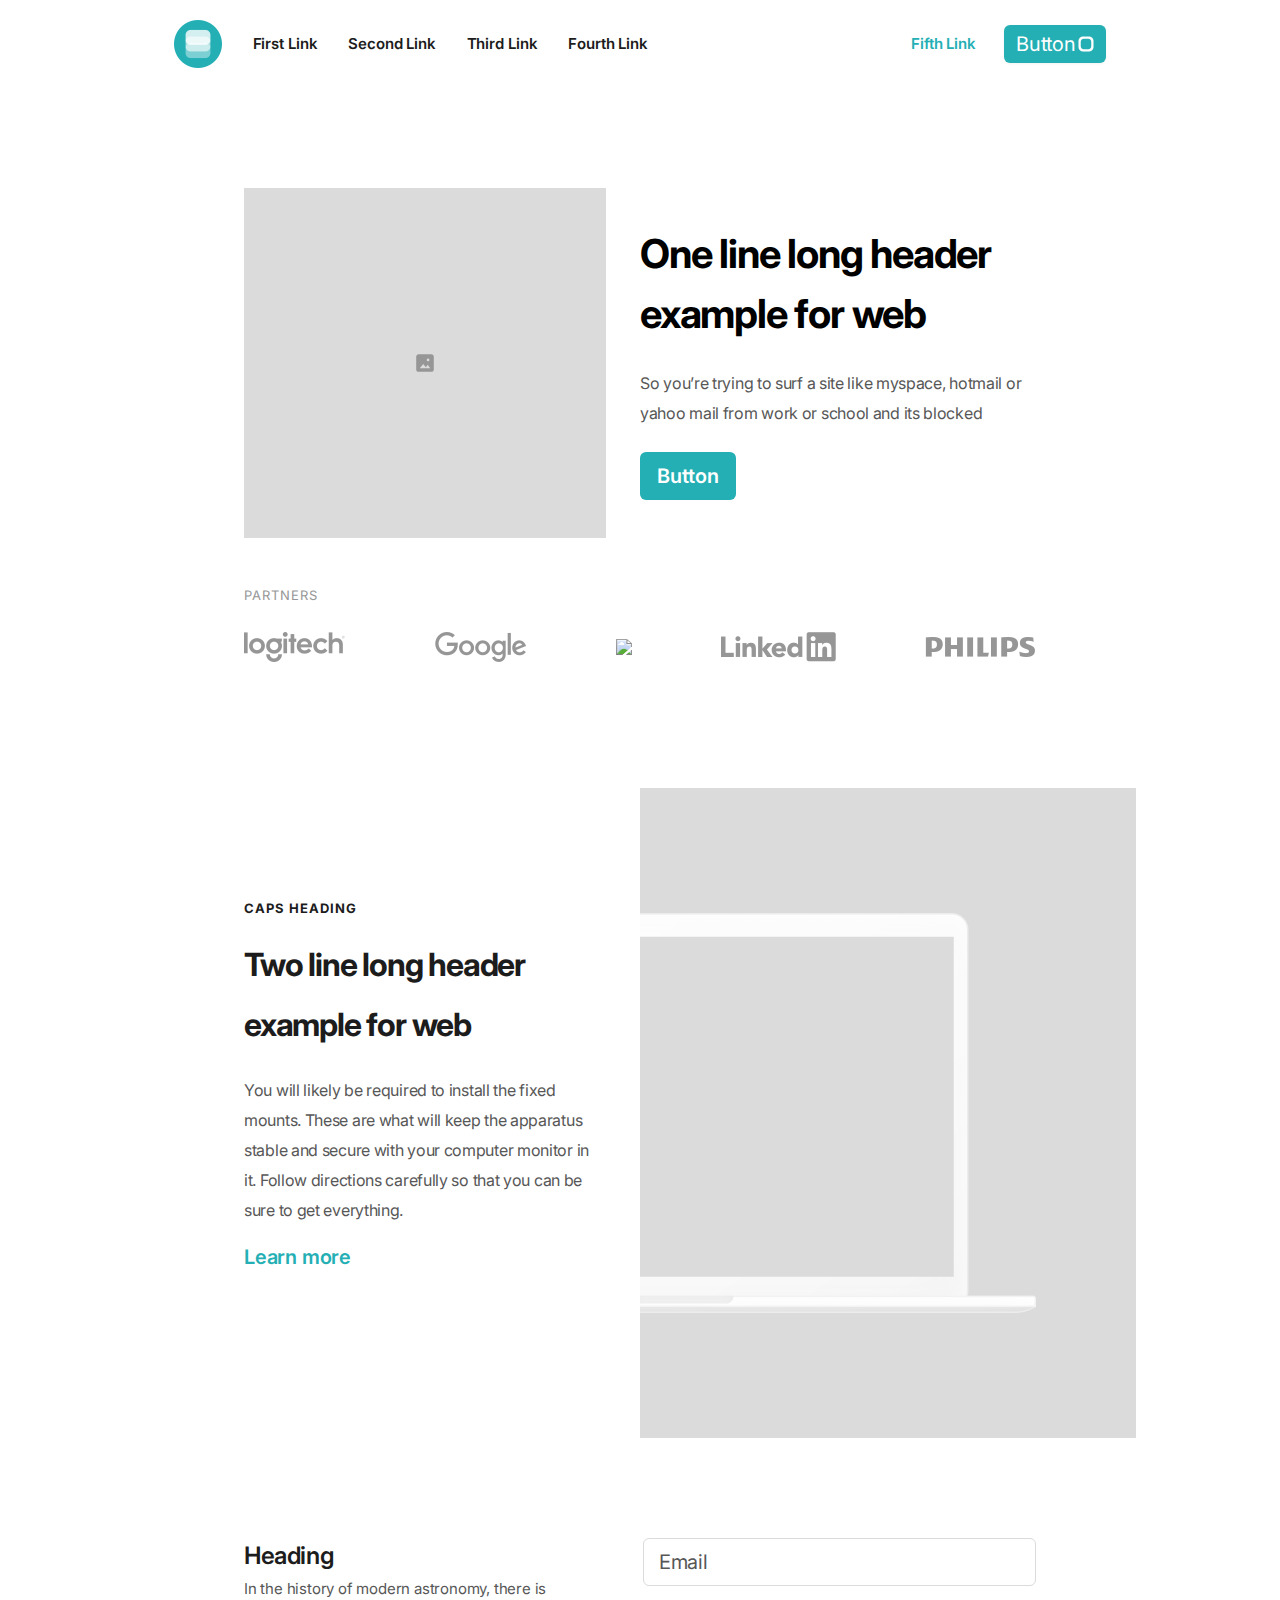
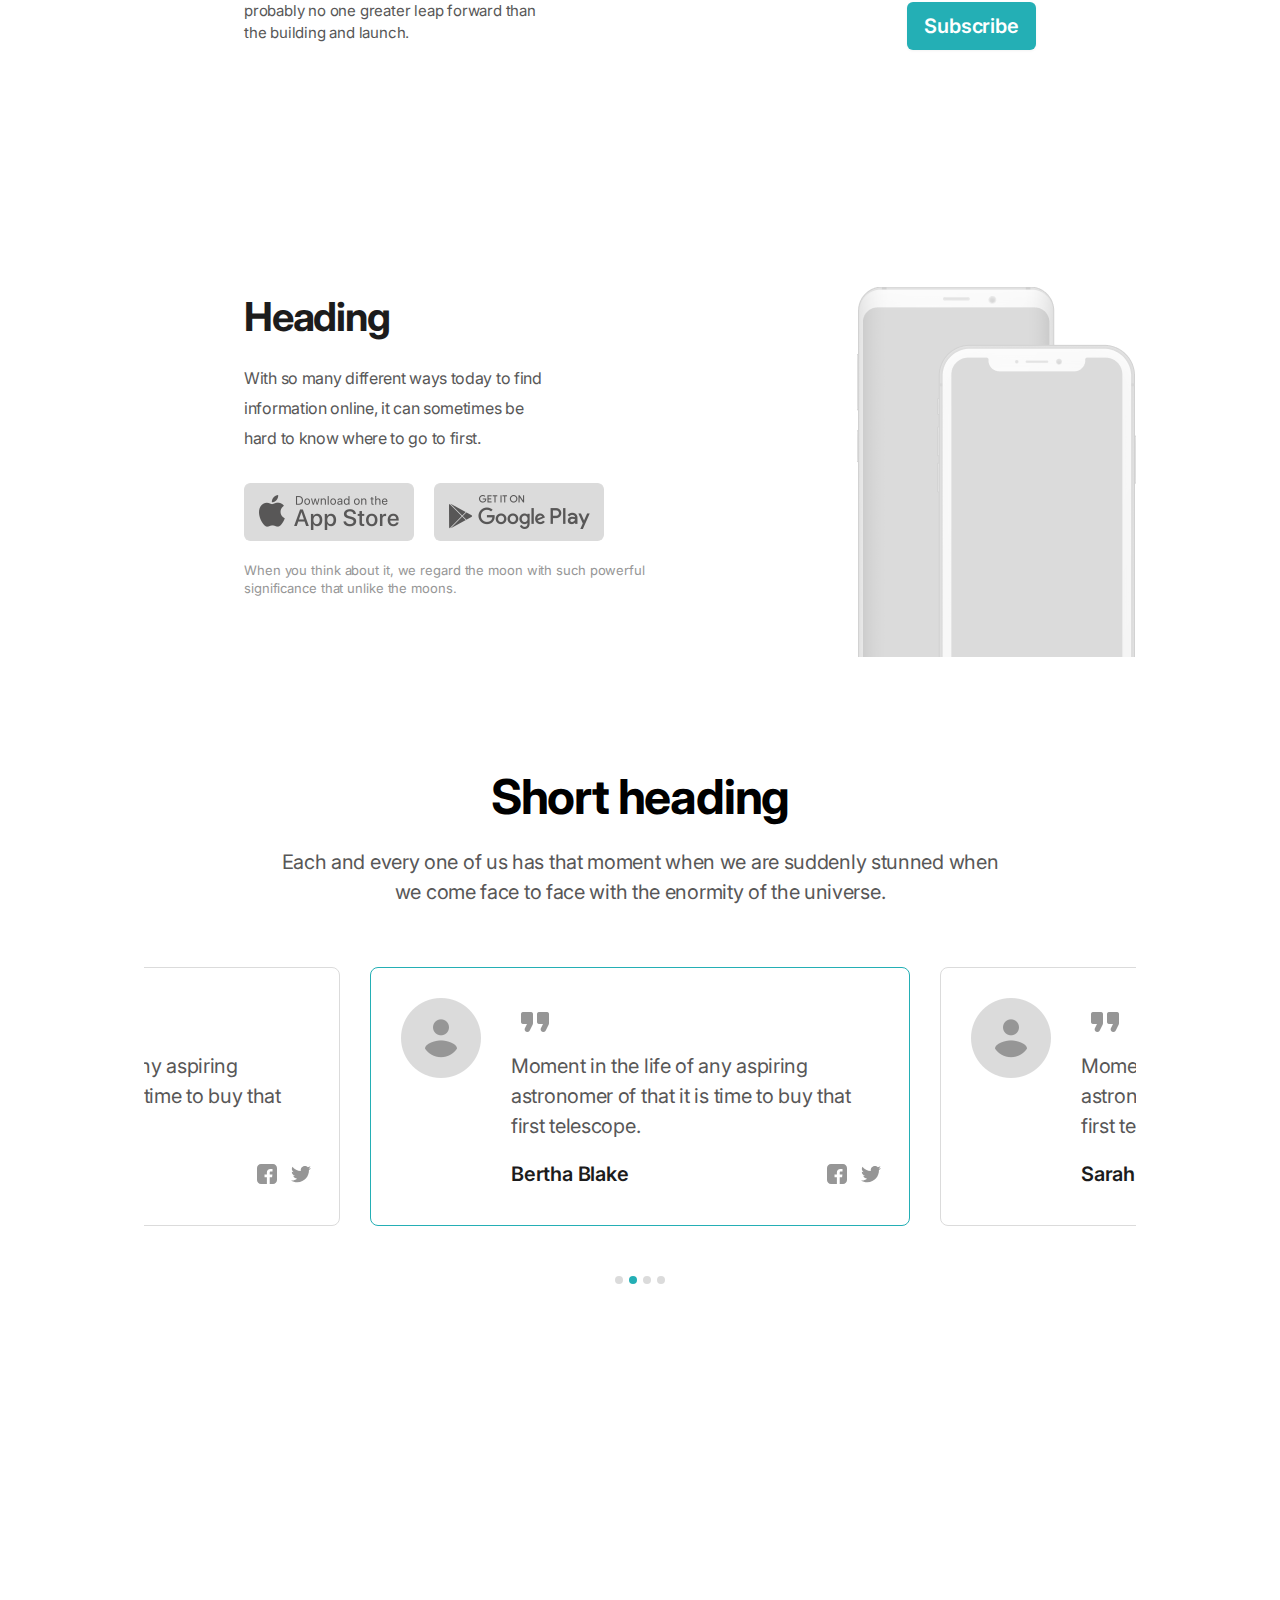
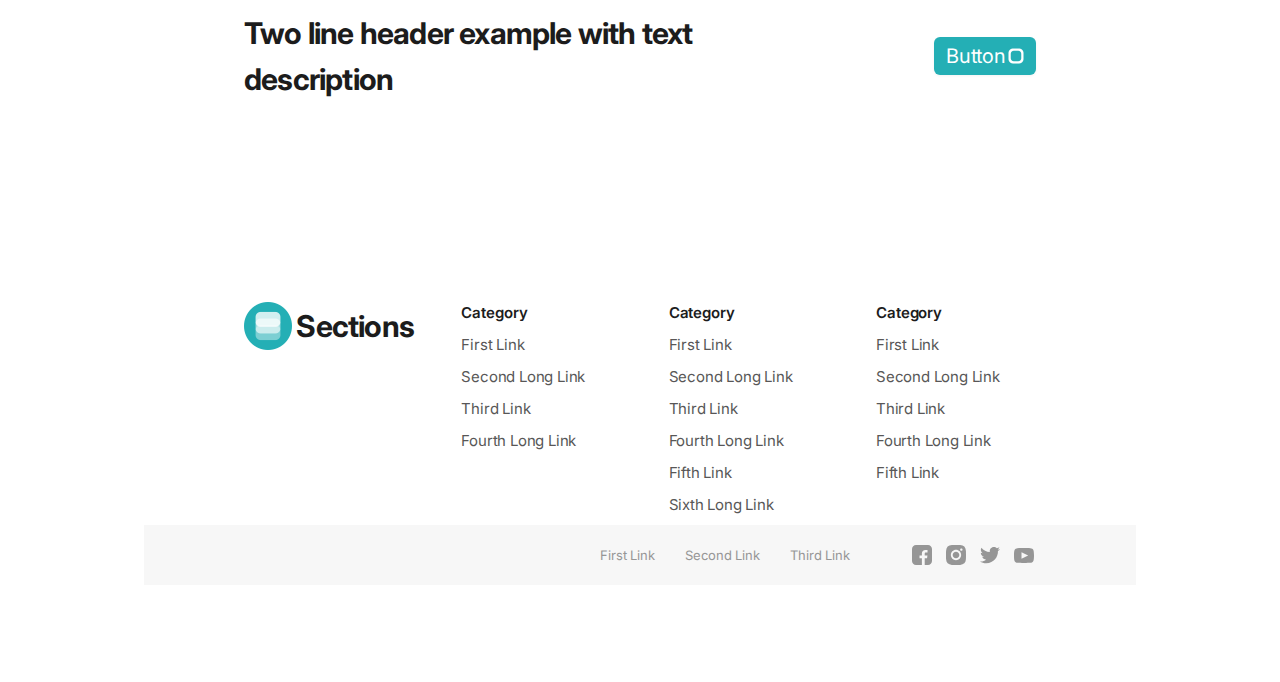
==== commit f4192e90: "w" ====
--- a/index.html
+++ b/index.html
@@ -4,44 +4,313 @@
     <meta charset="UTF-8">
     <meta http-equiv="X-UA-Compatible" content="IE=edge">
     <meta name="viewport" content="width=device-width, initial-scale=1.0">
-    <title>Document</title>
+    <title>MITA.UZ</title>
     <link rel="stylesheet" href="css/style.css">
-    <link rel="stylesheet" href="https://cdnjs.cloudflare.com/ajax/libs/font-awesome/5.15.4/css/all.min.css">
-    <link rel="stylesheet" href="HelveticaNeueCyr/stylesheet.css">
+    <link rel="stylesheet" href="css/tablet.css">
+    <link rel="stylesheet" href="css/mobile_l.css">
+    <link rel="stylesheet" href="css/mobile_p.css">
+	<link rel="stylesheet" href="img/radius50.png">
 </head>
 <body>
-    
-    <div class="big-box">
-        <div class="box">
-            <div class="class" >
-            	<img src="img/bolga.png" class="bolga">
+    <div class="navbar">
+        <div class="bir">
+            <div class="img1">
+                <img src="img/radius50.png" class="log">
             </div>
-            <div class="container">
-                <div class="asos">
-                    <p class="salom">Assolomu alaykum!</p><br>
-                    <p class="taklif">Agar hali ro‘yxatdan o‘tmagan bo‘lsangiz, ro‘yxatdan otishingizni taklif qilamiz!</p><br>
-                    <a href="#ot" ><button class="utish">RO‘YXATDAN O‘TISH</button></a>
-                </div>
+            <a href="#" class="text1">First Link</a>
+            <a href="#" class="text1">Second Link</a>
+            <a href="#" class="text1">Third Link</a>
+            <a href="#" class="text1">Fourth Link</a>
+        </div>
+        <div class="menu-b" >
+        	<img src="img/menu.svg" >
+        </div>
+        <div class="ikki">
+            <p class="fif">Fifth Link</p>
+            <button>
+                <p class="button1">Button</p>
+                <img src="img/img.png" class="img">
+            </button>
+        </div>
+    </div>
+    <div class="head">
+        <div class="container">
+            <div class="flex ht" >
+            	<div class="div-img-1">
+            	
+            	</div>
+            	<div class="right" >
+	            	<p class="one-t">One line long header example for web</p>
+	            	<p class="so-t">So you’re trying to surf a site like myspace, hotmail or yahoo mail from work or school and its blocked</p>
+	            	<p class="two-l-t">Two line long header example</p>
+	            	<p class="poster-t">Poster can be one of the effective marketing and advertising materials. It is also a great tool to use when you want to present your.</p>
+	            	<button>Button</button>
+            	</div>
+            </div>
+            <p class="partners">Partners</p>
+            <div class="flex ot gap">
+                <img src="img/logitech.png" class="m-r">
+                <img src="img/google.png" class="m-r">
+                <img src="img/facebook.png" class="m-r" >
+                <img src="img/linked.png"class="m-r m-t">
+                <img src="img/philips.png" class="m-t" >
             </div>
         </div>
-        <div class="profil-box">
-            <div class="container2">
-                <div class="black" id="ot" >
-                    <p class="profil">Profilga kirish</p>
-                    <div class="icons">
-                        <a href="#"><i class="fab fa-google-plus-g"></i></a>
-                        <a href="#"><i class="fab fa-facebook-f"></i></a>
-                        <a href="#"><i class="fab fa-google"></i></a>
-                    </div>
-                    <p class="kirit">Emailingizni va parolingizni kiriting</p>
-                    <input type="email" name="" id="" placeholder="Emailingiz">
-                    <input type="password" name="" id="" placeholder="Parol"><br>
-                    <button class="ki">KIRISH</button>
-                    <p class="unut">Parolingizni unutdingizmi?</p>
-                </div>
-            </div>
-        </div>
-    </div>
-
+    </div>
+    <div class="background">
+    	<div class="nout">
+    
+	    </div>
+    	<div class="container2 bs" >
+    		<div class="text-b" >
+	    		<p class="caps-t">caps heading</p>
+	    		<p class="two-t">Two line long header example for web</p>
+	    		<p class="you-t">You will likely be required to install the fixed mounts. These are what will keep the apparatus stable and secure with your computer monitor in it. Follow directions carefully so that you can be sure to get everything.</p>
+	    		<p class="learn-t">Learn more</p>
+    		</div>
+    		<div class="bac-b" >
+    			
+    		</div>
+    	</div>
+    </div>
+    <div class="heading-b" >
+    	<div class="container flex no-flex sac">
+    		<div class="chap" >
+    			<p class="heading-t">Heading</p>
+    			<p class="in-t">In the history of modern astronomy, there is probably no one greater leap forward than the building and launch.</p>
+    		</div>
+    		<div class="ong">
+    			<input type="text" placeholder="Email" >
+    			<div class="b-b" >
+    				<button>Subscribe</button>
+    			</div>
+    		</div>
+    	</div>
+    </div>
+    <div class="bac-tel" >
+    	<div class="container2 yuz" >
+    		<div class="box-text" >
+	    		<p class="heading2-t">Heading</p>
+	    		<p class="with-t">With so many different ways today to find information online, it can sometimes be hard to know where to go to first.</p>
+	    		<div class="tanla y2" >
+	    			<div class="app-b"></div>
+	    			<div class="play-b" ></div>
+	    		</div>
+	    		<p class="when-t">When you think about it, we regard the moon with such powerful significance that unlike the moons.</p>
+    		</div>
+    		<div class="tanla n2" id="n2" >
+	    		<div class="play-b"></div>
+	    		<div class="app-b apb"></div>
+    		</div>
+    		<p class="when-t n4">When you think about it, we regard the moon with such powerful significance that unlike the moons.</p>
+    		<div class="tel-i y3" >
+    		
+    		</div>
+    	</div>
+    	<div class="tel-i n3" >
+    	
+    	</div>
+    </div>
+    <div class="slider-b" >
+    	<div class="text-b-b tbb1">
+    		<p class="short-t">Short heading</p>
+    		<p class="each-t">Each and every one of us has that moment when we are suddenly stunned when we come face to face with the enormity of the universe.</p>
+    	</div>
+    	<div class="text-b-b tbb2" >
+	    	<p class="short-t">Heading</p>
+	    	<p class="each-t">Poster can be one of the effective marketing and advertising materials.</p>
+    	</div>
+    	<div class="container3">
+	    	<div class="slider">
+			    	<div class="wrapper">
+				    	<div class="boxes">
+					    	<div class="box">
+						    	<img src="img/profil.png" class="y5">
+						    	<div class="s-t-b">
+							    	<div class="qosh-i-b">
+							    		<img src="img/profil.png" class="n5">
+								    	<img src="img/qo'sh.png" class="ny">
+							    	</div>
+							    	<p class="moment-t">Moment in the life of any aspiring astronomer of that it is time to buy that first telescope.</p>
+							    	<div class="flex flx" >
+								    	<p class="bertha-t">Bertha Blake</p>
+								    	<div class="flex font-av" >
+									    	<img src="img/face.svg">
+									    	<img src="img/twitter.svg">
+								    	</div>
+							    	</div>
+						    	</div>
+					    	</div>
+					    	<div class="box">
+						    	<img src="img/profil.png" class="y5">
+						    	<div class="s-t-b">
+							    	<div class="qosh-i-b">
+							    		<img src="img/profil.png" class="n5">
+								    	<img src="img/qo'sh.png" class="ny">
+							    	</div>
+							    	<p class="moment-t">Moment in the life of any aspiring astronomer of that it is time to buy that first telescope.</p>
+							    	<div class="flex flx" >
+								    	<p class="bertha-t">Bertha Blake</p>
+								    	<div class="flex font-av" >
+									    	<img src="img/face.svg">
+									    	<img src="img/twitter.svg">
+								    	</div>
+							    	</div>
+						    	</div>
+					    	</div>
+					    	<div class="box">
+						    	<img src="img/profil.png" class="y5">
+						    	<div class="s-t-b">
+							    	<div class="qosh-i-b" >
+							    		<img src="img/profil.png" class="n5">
+								    	<img src="img/qo'sh.png" class="ny">
+							    	</div>
+							    	<p class="moment-t">Moment in the life of any aspiring astronomer of that it is time to buy that first telescope.</p>
+							    	<div class="flex flx" >
+								    	<p class="bertha-t">Sarah Bailey</p>
+								    	<div class="flex font-av" >
+									    	<img src="img/face.svg">
+									    	<img src="img/twitter.svg">
+								    	</div>
+							    	</div>
+						    	</div>
+					    	</div>
+					    	<div class="box">
+						    	<img src="img/profil.png" class="y5">
+						    	<div class="s-t-b">
+							    	<div class="qosh-i-b">
+							    		<img src="img/profil.png" class="n5">
+								    	<img src="img/qo'sh.png" class="ny">
+							    	</div>
+							    	<p class="moment-t">Moment in the life of any aspiring astronomer of that it is time to buy that first telescope.</p>
+							    	<div class="flex flx" >
+							    		<p class="bertha-t">Bertha Blake</p>
+							    		<div class="flex font-av" >
+							    			<img src="img/face.svg">
+							    			<img src="img/twitter.svg">
+							    		</div>
+							    	</div>
+						    	</div>
+					    	</div>
+				    	</div>
+			    	</div>
+		    	<div class="dots">
+		    	
+		    	</div>
+	    	</div>
+    	</div>
+    </div>
+    
+    <div class="two-box" >
+    	<div class="container flex no-c">
+    		<p class="two-t-2" >Two line header example with text description</p>
+    		<p class="fo-t-2" >Four line header example with text description</p>
+    		<button class="button4" >
+    			<p class="button1">Button</p>
+	    		<img src="img/img.png" class="img">
+    		</button>
+    	</div>
+    </div>
+    
+    <div class="section-box" >
+    	<div class="bir-1 flex none">
+	    	<img src="img/radius50.png" >
+	    	<p class="section-t">Sections</p>
+    	</div>
+    	<div class="container and" >
+    		<div class="bir-1 flex yuq" id="yuq" >
+    			<img src="img/radius50.png" >
+    			<p class="section-t">Sections</p>
+    		</div>
+    		<div class="ikki-2" >
+    			<p class="h5">Category </p>
+    			<p>First Link</p>
+    			<p>Second Long Link</p>
+    			<p>Third Link</p>
+    			<p>Fourth Long Link</p>	
+    		</div>
+    		<div class="uch-3" >
+    			<p class="h5">Category </p>
+    			<p>First Link</p>
+    			<p>Second Long Link</p>
+    			<p>Third Link</p>
+    			<p>Fourth Long Link</p>
+    			<p>Fifth Link</p>
+    			<p>Sixth Long Link</p>
+    		</div>
+    		<div class="tort-4" >
+    			<p class="h5">Category </p>
+    			<p>First Link</p>
+    			<p>Second Long Link</p>
+    			<p>Third Link</p>
+    			<p>Fourth Long Link</p>
+    			<p>Fifth Link</p>
+    		</div>
+    		<div class="besh-5">
+    			<p class="subscribe-t">Subscribe</p>
+    			<div>
+    				<input type="email" placeholder="Email">
+    				<button></button>
+    			</div>
+    			<p class="no-t" >No spam, notifications only about new products, updates and freebies. You can always unsubscribe.</p>
+    		</div>
+    	</div>
+    	<div class="green flex">
+    		<div class="li flex">
+    			<p>First Link</p>
+    			<p>Second Link</p>
+    			<p>Third Link</p>
+    		</div>
+    		<div class="logo">
+    			<img src="img/radius50.png">
+    		</div>
+    		<p>&copy; Copyright 2020 Pixsellz
+    		Premium UI Goods for Designers</p>
+    		<div class="flex logoes" >
+    			<img src="img/face.svg">
+    			<img src="img/instagram.svg">
+    			<img src="img/twitter.svg">
+    			<img src="img/yutub.svg">
+    		</div>
+    	</div>
+    </div>
+    
+    <script>
+    	const boxes = document.querySelector(".boxes"),
+	    	wrapper = document.querySelector('.wrapper'),
+	    	box = document.querySelectorAll('.box'),
+	    	widt = document.querySelector('.container').offsetWidth,
+	    	parent = document.querySelector('.dots');
+    	
+    	var offset = 1,
+	    	defaultwidth = (widt / 2) - (box[0].offsetWidth / 2),
+	    	boxesWidth = box[0].offsetWidth + 30;
+    	
+    	box.forEach(item => {
+	    	const div = document.createElement('div');
+	    	div.className = 'dot';
+	    	parent.append(div);
+    	})
+    	
+    	const dot = document.querySelectorAll('.dot');
+    	
+    	function refresh() {
+	    	boxes.style.paddingLeft = defaultwidth + "px";
+	    	boxes.style.transform = `translateX(-${boxesWidth * offset}px)`
+	    	dot[offset].classList.add('active');
+	    	box[offset].classList.add('activeBox');
+	    }
+    	
+    	refresh()
+    	
+    	dot.forEach((item,ind) => {
+	    	item.addEventListener('click', () => { 
+	    	dot.forEach(d => d.classList.remove('active'));
+	    	box.forEach(b => b.classList.remove('activeBox'));
+	    	offset = ind;
+	    	refresh()
+	    	})
+    	})
+    </script>
 </body>
 </html>--- a/css/style.css
+++ b/css/style.css
@@ -1,251 +1,582 @@
+@import url('https://fonts.googleapis.com/css2?family=Inter:wght@300;400;500;600;700;800&family=Odor+Mean+Chey&family=Roboto:wght@400;500;700&display=swap');
+
 * {
-    box-sizing: border-box;
     padding: 0;
     margin: 0;
-}
-/*body {
-	overflow: hidden;
-}*/
-html {
-	scroll-behavior: smooth;
-}
-.big-box {
-    display: flex;
-    justify-content: center;
-    width: 1000px;
-}
-
-img {
-    filter: brightness(60%);
-}
-
-.container {
+    box-sizing: border-box;
+    font-family: Inter;
+    font-weight: 400;
+}
+a {
+    text-decoration: transparent;
+}
+.navbar {
+    padding: 0 30px;
+    width: 992px;
+    height: 88px;
+    display: flex;
+    justify-content: space-between;
+}
+.bir {
+    display: flex;
+    justify-content: space-between;
+    width: calc(100% - 458px);
+    align-items: center;
+}
+.ikki {
+    display: flex;
+    justify-content: space-between;
+    align-items: center;
+    width: calc(100% - 737px);
+}
+.fif {
+	font-family: Inter;
+	font-size: 15px;
+	font-weight: 600;
+	line-height: 22px;
+	letter-spacing: -0.10000000149011612px;
+	color: #24AFB5;
+}
+.ikki>button,
+.button4 {
+    height: 38px;
+    width: 102px;
+    border-radius: 6px;
+    background: #24AFB5;
+    box-shadow: 0px 1px 1px 0px #0000000A;
+    box-shadow: 0px 2px 1px 0px #00000008;
+    box-shadow: 0px 1px 3px 0px #0000000D;
+    border: transparent;
     display: flex;
     align-items: center;
     justify-content: space-between;
-}
-.asos {
-    width: 328px;
-    height: 168px;
-    /* border: 1px solid #E1BB97; */
-    position: relative;
-    left: 62px;
-    top: -425px;
-}
-.asos>a{
-	width: auto;
-	height: auto;
-	border: none;
-}
-.salom {
-    font-family: HelveticaNeueCyr;
-    font-size: 35px;
-    font-weight: 700;
-    line-height: 35px;
-    width: 100%;
+    padding: 0 12px;
+    font-family: Inter;
+    font-size: 20px;
+    font-weight: 600;
+    line-height: 26px;
+    letter-spacing: -0.20000000298023224px;
     text-align: center;
     color: #fff;
 }
-.taklif {
-    font-family: HelveticaNeueCyr;
+.bir>a {
+    display: block;
+    font-family: Inter;
     font-size: 15px;
-    font-weight: 400;
-    line-height: 15px;
-    text-align: center;
-    color: #E1BB97;
-    width: 278px;
-    height: 30px;
+    font-weight: 600;
+    line-height: 22px;
+    letter-spacing: -0.10000000149011612px;
+    color: #1C1C1C;
+}
+.head {
+	height: 700px;
+	width: 992px;
+}
+.container {
+	padding: 100px 100px 0;
+}
+.div-img-1 {
+	width: 362px;
+	height: 350px;
+	background: url("../img/image.svg") center no-repeat #DBDBDB;
+}
+.flex {
+	display: flex;
+	justify-content: space-between;
+	align-items: center;
+}
+.right {
+	height: 278px;
+	width: 396px;
+}
+.one-t {
+	font-family: Inter;
+	font-size: 40px;
+	font-weight: 700;
+	line-height: 60px;
+	letter-spacing: -1.2000000476837158px;
+}
+.so-t {
+	font-family: Inter;
+	font-size: 16px;
+	font-weight: 400;
+	line-height: 30px;
+	letter-spacing: -0.30000001192092896px;
+	color: #585757;
+	margin-top: 24px;
+}
+.right>button {
+	height: 48px;
+	width: 96px;
+	border-radius: 6px;
+	border: transparent;
+	color: #fff;
+	font-family: Inter;
+	font-size: 20px;
+	font-weight: 600;
+	line-height: 26px;
+	letter-spacing: -0.20000000298023224px;
+	text-align: center;
+	background: #24AFB5;
+	margin-top: 24px;
+}
+.partners {
+	margin-top: 50px;
+	font-family: Inter;
+	font-size: 13px;
+	font-weight: 400;
+	line-height: 14px;
+	letter-spacing: 1px;
+	color: #969696;
+	text-transform: uppercase;
+}
+
+.log {
+	display: flex;
+	align-items: center;
+	justify-content: center;
+}
+.ot {
+	margin-top: 30px;
+}
+.background {
+	height: 650px;
+	width: 992px;
+}
+
+.text-b {
+	height: 440px;
+	width: 346px;
+}
+.container2 {
+	padding: 0 0 0 100px;
+}
+.bs {
+	display: flex;
+	align-items: center;
+	justify-content: space-between;
+}
+.bac-b {
+	height: 650px;
+	width: 496px;
+	background: url("../img/Device.png") center right no-repeat;
+}
+.caps-t {
+	font-family: Inter;
+	font-size: 13px;
+	font-weight: 700;
+	line-height: 14px;
+	letter-spacing: 1px;
+	color: #1C1C1C;
+	text-transform: uppercase;
+	margin-top: 8px;
+}
+.two-t {
+	font-family: Inter;
+	font-size: 32px;
+	font-weight: 700;
+	line-height: 60px;
+	letter-spacing: -1.2000000476837158px;
+	color: #1C1C1C;
+	margin: 20px 0;
+}
+.you-t {
+	font-family: Inter;
+	font-size: 16px;
+	font-weight: 400;
+	line-height: 30px;
+	letter-spacing: -0.30000001192092896px;
+	color: #585757;
+}
+.learn-t {
+	font-family: Inter;
+	font-size: 20px;
+	font-weight: 600;
+	line-height: 26px;
+	letter-spacing: -0.20000000298023224px;
+	text-align: left;
+	color: #24AFB5;
+	margin-top: 19px;
+}
+.heading-b {
+	height: 349px;
+	width: 992px;
+}
+.chap {
+	height: 108px;
+	width: 315px;
+}
+.ong {
+	height: 112px;
+	width: 393px;
+}
+.b-b>button {
+	height: 48px;
+	width: 129px;
+	border-radius: 6px;
+	box-shadow: 0px 1px 1px 0px #0000000A;
+	box-shadow: 0px 2px 1px 0px #00000008;
+	box-shadow: 0px 1px 3px 0px #0000000D;
+	background: #24AFB5;
+	border: transparent;
+	display: block;
+	margin-top: 16px;
+	text-align: center;
+	color: #fff;
+	font-family: Inter;
+	font-size: 20px;
+	font-weight: 600;
+	line-height: 26px;
+	letter-spacing: -0.20000000298023224px;
+	
+}
+.b-b {
+	width: 100%;
+	display: flex;
+	justify-content: right;
+}
+.ong>input {
+	border: 1px solid #DBDBDB;
+	outline: none;
+	height: 48px;
+	width: 393px;
+	color: #1C1C1C;
+	border-radius: 6px;
+	font-family: Inter;
+	font-size: 20px;
+	font-weight: 400;
+	line-height: 30px;
+	letter-spacing: -0.30000001192092896px;
+	padding: 0 0 0 15px;
+}
+.ong>input::placeholder {
+	font-family: Inter;
+	font-size: 20px;
+	font-weight: 400;
+	line-height: 30px;
+	letter-spacing: -0.30000001192092896px;
+	color: #585757;
+}
+.in-t {
+	font-family: Inter;
+	font-size: 15px;
+	font-weight: 400;
+	line-height: 22px;
+	letter-spacing: -0.20000000298023224px;
+	color: #585757;
+	margin-top: 6px;
+}
+.heading-t {
+	font-family: Inter;
+	font-size: 24px;
+	font-weight: 600;
+	line-height: 32px;
+	letter-spacing: -0.4000000059604645px;
+	color: #1C1C1C;
+}
+.bac-tel {
+	height: 470px;
+	width: 992px;
+}
+.yuz {
+	padding-top: 100px;
+	display: flex;
+	justify-content: space-between;
+}
+.box-text {
+	width: calc(100% - 447px);
+	height: calc(370px - 56px);
+}
+.heading2-t {
+	font-family: Inter;
+	font-size: 40px;
+	font-weight: 700;
+	line-height: 60px;
+	letter-spacing: -1.2000000476837158px;
+	color: #1C1C1C;
+	height: 56px;
+	width: 305px;
+}
+.with-t {
+	font-family: Inter;
+	font-size: 16px;
+	font-weight: 400;
+	line-height: 30px;
+	letter-spacing: -0.30000001192092896px;
+	margin: 20px 0 30px 0;
+	color: #585757;
+	height: 90px;
+	width: 315px;
+}
+.app-b {
+	height: 58px;
+	width: 170px;
+	border-radius: 6px;
+	background: url("../img/app.png");
+}
+.play-b {
+	height: 58px;
+	width: 170px;
+	border-radius: 6px;
+	background: url("../img/play.png");
+}
+.tanla {
+	display: flex;
+	justify-content: space-between;
+	width: calc(892px - 532px);
+}
+.when-t {
+	font-family: Inter;
+	font-size: 13px;
+	font-weight: 400;
+	line-height: 18px;
+	letter-spacing: -0.10000000149011612px;
+	margin-top: 20px;
+	color: #969696;
+	height: 36px;
+	width: 441px;
+}
+.tel-i {
+	height: 370px;
+	width: 279.0000305175781px;
+	background: url("../img/Devices.png") bottom no-repeat;
+}
+.slider-b {
+	height: 743px;
+	width: 992px;
+}
+.text-b-b {
+	height: 140px;
+	width: 730px;
+	margin: 110px auto 0;
+}
+.short-t {
+	font-family: Inter;
+	font-size: 48px;
+	font-weight: 700;
+	line-height: 60px;
+	letter-spacing: -1.2000000476837158px;
+	text-align: center;
+	
+}
+.each-t {
+	font-family: Inter;
+	font-size: 20px;
+	font-weight: 400;
+	line-height: 30px;
+	letter-spacing: -0.30000001192092896px;
+	text-align: center;
+	margin-top: 20px;
+	color: #585757;
+}
+
+/*Slider start*/
+
+.container3 {
     margin: 0 auto;
 }
-.utish {
-    font-family: HelveticaNeueCyr;
-    font-size: 22px;
-    font-weight: 550;
-    line-height: 22px;
-    text-align: center;
+.slider {
+    margin-top: 60px;
+}
+.wrapper {
     width: 100%;
-    text-align: center;
-    height: 53px;
-    border: 1px solid #E1BB97;
-    border-radius: 26.5px;
-    background: none;
-    color: #fff;
-}
-.profil-box {
-    width: 527px;
-    background: #181818;    
-    height: 701px;
-    border-bottom-right-radius: 15px;
-    border-top-right-radius: 15px;
-    display: flex;
-    align-items: center;
+    overflow: hidden;
+}
+.boxes {
+    width: 300%;
+    display: flex;
+    gap: 30px;
+    transition: all 0.3s;
+}
+.box {
+    width: 540px;
+    height: 259px;
+    border: 1px solid #DBDBDB;
+    border-radius: 8px;
+    padding: 30px 30px 0 30px;
+    display: flex;
+    gap: 30px;
+}
+
+.activeBox {
+    border: 1px solid #24AFB5
+}
+.dots {
+    margin-top: 50px;
+    display: flex;
     justify-content: center;
-}
-.container2 {
-    /* margin: 0 84px 0 115; */
-    display: flex;
-    align-items: center;
-    justify-content: center;
-
-}
-.black {
-    height: 417px;
-    width: 328px;
-    left: 1041px;
-    top: 221px;
-    /* border: 1px solid #E1BB97; */
-    text-align: center;
-}
-.profil {
-    font-family: HelveticaNeueCyr;
-    font-size: 35px;
-    font-weight: 700;
-    line-height: 35px;
-    margin: 0 auto;
-    height: 35px;
-    width: 230px;
-    color: #fff;
-}
-.icons {
-    height: 55px;
-    width: 200px;
-    margin: 20px auto 0 auto;
-    /* border: 1px solid red; */
-    display: flex;
-    justify-content: center;
-    align-items: center; 
-}
-a {
-    height: 48px;
-    width: 48px;
+    gap: 6px;
+}
+.dot {
+    width: 8px;
+    height: 8px;
+    background-color: #DBDBDB;
     border-radius: 50%;
-    border: 1px solid #fff;
-    margin: 5px;
-    display: flex;
-    align-items: center;
-    justify-content: center;
-    text-decoration: none;
-}
-i {
-    color: white;
-}
-.kirit {
-    font-family: HelveticaNeueCyr;
-    font-size: 15px;
-    font-weight: 400;
-    line-height: 15px;
-    color: #fff;
-    height: 15px;
-    width: 228px;
-    margin: 25px auto 10px auto;
-}
-input[type="email"] {
-    height: 53px;
-    width: 328px;
-    border-radius: 26.5px;
-    background: url();
-    border: 1px solid #E1BB97
-    
-}
-
-input[type="email"] {
-    height: 53px;
-    width: 328px;
-    border-radius: 26.5px;
-    background: url("../img/email.png") left no-repeat;
-    border: 1px solid #E1BB97;
-    color: #E1BB97;
-    font-size: 15px;
-    margin: 5px 0 10px 0;
-    padding: 0 0 0 44px;
-    background-size: 15px;
-    background-position: 20px;
-}
-input[type="password"] {
-    height: 53px;
-    width: 328px;
-    border-radius: 26.5px;
-    background: url("../img/lock.png") left no-repeat;
-    border: 1px solid #E1BB97;
-    color: #E1BB97;
-    font-size: 15px;
-    margin: 20px 0 20px 0;
-    padding: 0 0 0 40px;
-    background-size: 12px;
-    background-position: 20px;
-}
-.ki {
-    font-family: HelveticaNeueCyr;
-    font-size: 22px;
-    font-weight: 700;
-    line-height: 22px;
-    text-align: center;    
-    color: #fff;
-    height: 53px;
-    width: 328px;
-    border-radius: 26.5px;
-    background: #E1BB97;
-    border: none;
-}
-
-.unut {
-    font-family: HelveticaNeueCyr;
-    font-size: 15px;
-    font-weight: 400;
-    line-height: 15px;
-    margin: 15px 0 0 0;
-    color:#fff;
-    text-decoration: underline rgb(168, 165, 160);
-}
-
-button:hover {
-    cursor: pointer;
-}
-
-.ki:hover {
-    background-color: #fff;
-    color: #E1BB97;
-}
-a:hover i,a:hover {
-    color: #E1BB97;
-    border-color: #E1BB97;
-}
-.salom:hover,
-.taklif:hover,
-.profil:hover,
-.kirit:hover,
-.unut:hover {
-    cursor: context-menu;
-}
-
-@media screen and (max-width: 370px) {
-	.big-box {
-		display: block;
-		width: 100%;
-		border-top-left-radius: 26.5px;
-	}
-	.bolga {
-		width: 100;
-		height: 100%;
-		transform:translate(-20px, 0);
-	}
-	.container {
-		position: absolute;
-		left: -45px;
-	}
-	.class {
-		width: 100%;
-		height: 700px;
-		/*border: 1px solid yellow;*/
-		overflow: hidden;
-		border-top-left-radius: 15px;
-		border-top-right-radius: 15px;
-		
-	}
-	.profil-box {
-		width: 100%;
-		border-top-right-radius: 0;
-		border-bottom-left-radius: 15px;
-		
-	}
-}+}
+.active {
+	background: #24AFB5;
+}
+.box>img {
+	height: 80px;
+	width: 80px;
+}
+.qosh-i-b {
+	height: 48px;
+	width: 48px;
+	display: flex;
+	justify-content: center;
+	align-items: center;
+}
+.moment-t {
+	height: 90px;
+	width: 370px;
+	font-family: Inter;
+	font-size: 20px;
+	font-weight: 400;
+	line-height: 30px;
+	letter-spacing: -0.30000001192092896px;
+	margin: 5px 0 20px;
+	color: #585757;
+}
+.bertha-t {
+	font-family: Inter;
+	font-size: 20px;
+	font-weight: 600;
+	line-height: 26px;
+	letter-spacing: -0.20000000298023224px;
+	color: #1C1C1C;
+}
+.font-av {
+	width: 54px;
+}
+.two-box {
+	height: 292px;
+	width: 992px;
+}
+
+.two-t-2 {
+	font-family: Inter;
+	font-size: 30px;
+	font-weight: 700;
+	line-height: 46px;
+	letter-spacing: -0.800000011920929px;
+	color: #1C1C1C;
+	height: 92px;
+	width: 540px;
+}
+.section-box {
+	height: 480px;
+	width: 992px;
+}
+.bir-1 {
+	height: 48px;
+	width: 170px;
+}
+.section-t {
+	font-family: Inter;
+	font-size: 30px;
+	font-weight: 700;
+	line-height: 46px;
+	letter-spacing: -0.800000011920929px;
+	color: #1C1C1C;
+}
+.ikki-2 {
+	height: 163px;
+	width: 160px;
+}
+.ikki-2>p,
+.uch-3>p,
+.tort-4>p {
+	font-family: Inter;
+	font-size: 15px;
+	font-weight: 400;
+	line-height: 22px;
+	letter-spacing: -0.20000000298023224px;
+	color: #585757;
+	margin-top: 10px;
+}
+.ikki-2>.h5,
+.uch-3>.h5,
+.tort-4>.h5 {
+	font-family: Inter;
+	font-size: 15px;
+	font-weight: 600;
+	line-height: 22px;
+	letter-spacing: -0.10000000149011612px;
+	color: #1C1C1C;
+	margin-top: 0;
+	
+}
+.uch-3 {
+	height: 223px;
+	width: 160px;
+}
+.tort-4 {
+	height: 190px;
+	width: 160px;
+}
+.and {
+	display: flex;
+	justify-content: space-between;
+}
+.green {
+	height: 60px;
+	width: 992px;
+	padding: 0 102px 0 456px;
+	margin-top: 103px;
+	background: #F7F7F7;
+}
+.logoes {
+	width: 122px;
+}
+.li {
+	height: 18px;
+	width: 250px;
+}
+.li>p {
+	font-family: Inter;
+	font-size: 13px;
+	font-weight: 400;
+	line-height: 18px;
+	letter-spacing: -0.10000000149011612px;
+	color: #969696;
+}
+.none {
+	display: none;
+}
+.menu-b {
+	display: none;
+}
+.nout {
+	display: none;
+}
+.f {
+	display: flex;
+	justify-content: space-between;
+}
+.n2,
+.n3,
+.fo-t-2,
+.two-l-t,
+.poster-t,
+.n4,
+.n5,
+.besh-5,
+.green>.logo,
+.green>p {
+	display: none;
+}
+.tbb2 {
+		display: none;
+}
+.navbar,
+	.head,
+	.background,
+	.heading-b,
+	.bac-tel,
+	.slider-b,
+	.two-box,
+	.section-box,
+	.green {
+		margin: 0 auto;
+	}--- a/css/tablet.css
+++ b/css/tablet.css
@@ -0,0 +1,158 @@
+@media screen and (max-width: 768px){
+	.navbar,
+	.head,
+	.background,
+	.heading-b,
+	.bac-tel,
+	.slider-b,
+	.two-box,
+	.section-box,
+	.green {
+		width: 768px;
+	}
+	.navbar {
+		height: 68px;
+	}
+	.bir>a,
+	.ikki {
+		display: none;
+	}
+	.menu-b {
+		display: flex;
+		align-items: center;	
+	}
+	.container {
+		padding: 52px 30px 0;
+	}
+	.ht {
+		align-items: start;
+	}
+	.right {
+		height: 268px;
+		width: 316px;
+	}
+	.one-t {
+		font-size: 32px;
+		font-weight: 700;
+		line-height: 40px;
+	}
+	.so-t {
+		font-size: 16px;
+		font-weight: 400;
+		line-height: 30px;
+	}
+	.partners {
+		margin-top: 32px;
+	}
+	.ot {
+		margin-top: 24px;
+	}
+	.head {
+		height: 588px;
+	}
+	.container2 {
+		padding: 0 30px;
+	}
+	.background {
+		height: auto;
+		background: flex-start;
+	}
+	
+	.bs {
+		align-items: start;
+	}
+	.bac-b {
+		height: 436px;
+		width: 346px;
+		background-size: 100%;
+	}
+	.text-b {
+		height: 400px;
+		width: 326px;
+	}
+	.two-t {
+		line-height: 40px;
+	}
+	.no-flex {
+		display: block;
+	}
+	.sac {
+		padding-top: 80px;
+	}
+	
+	.chap {
+		width: 100%;
+		height: 86px;
+	}
+	.ong {
+		width: calc(290px + 24px + 129px);
+		display: flex;
+		justify-content: space-between;
+		height: auto;
+		margin-top: 32px;
+	}
+	.ong>input {
+		width: 290px;
+	}
+	.b-b {
+		width: 130px;
+	}
+	.b-b>button {
+		margin: 0;
+	}
+	.heading-b {
+		height: 335px;
+	}
+	.box-text {
+		width: 362px;
+	}
+	.when-t {
+		width: 100%;
+	}
+	.tel-i {
+		height: 314px;
+		width: 204.74417114257812px;
+		background-size: 100%;
+	}
+	.bac-tel {
+		height: auto;
+	}
+	.two-t-2 {
+		font-size: 24px;
+		height: 92px;
+		width: 433px
+	}
+	.no-c {
+		padding: 0 30px;
+		width: 100%;
+	}
+	.none {
+		display: flex;
+		margin-left: 30px;
+	}
+	.two-box {
+		height: 192px;
+		width: 768px;
+		display: flex;
+		align-items: center;
+	}
+	.slider-b {
+		height: 698px;
+	}
+	.section-box {
+		margin-top: 40px;
+	}
+	.yuq {
+		display: none;
+	}
+	.and {
+		padding-top: 31px;
+	}
+	.green {
+		padding: 0 168px 0 166px;
+		margin-top: 106px;
+	}
+	.section-box {
+		height: auto;
+	}
+}--- a/css/mobile_l.css
+++ b/css/mobile_l.css
@@ -0,0 +1,171 @@
+@media screen and (max-width: 568px){
+	.navbar {
+		height: 68px;
+		width: 568px;
+	}
+	.container>.flex {
+		display: block;
+	}
+	.head>.container {
+		padding-top: 40px;
+	}
+	.head {
+		height: 824px;
+	}
+	.div-img-1 {
+		width: 100%;
+		height: 278px;
+	}
+	.right {
+		height: auto;
+		width: 360px;
+		margin-top: 40px;
+	}
+	
+	.partners {
+		margin-top: 40px;
+	}
+	.ot {
+		height: 92px;
+		width: 385px;
+		display: flex;
+		justify-content: space-between;
+		gap: 230px;
+		border: 1px solid red;
+	}
+	.m-t {
+		margin-top: 26.72px;
+	}
+	.m-r {
+		margin-right: 24.16px;
+	}
+	.background {
+		height: auto;
+	}
+	.nout {
+		display: block;
+		height: 532px;
+		width: 100%;
+		border: 1px solid;
+		background: url("../img/Device.png") center no-repeat;
+		background-size: 100%;
+	}
+	.bac-b {
+		display: none;
+	}
+	.bs {
+		display: block;
+		padding-top: 56px;
+	}
+	.text-b {
+		height: 380px;
+		width: 450px;
+		
+	}
+	.two-t {
+		line-height: 60px;
+		width: 95%;
+	}
+	.sac {
+		padding-top: 48px;
+	}
+	.chap {
+		width: 100%;
+	}
+	.b-b {
+		height: auto;
+		width: 129px;
+	}
+	.ong {
+		display: flex;
+		width: 443px;
+		height: auto;
+		border: 2px solid red;
+	}
+	.heading-b {
+		height: 289px;
+	}
+	.yuz {
+		display: flex;
+		align-items: center;
+	}
+	.box-text {
+		height: 216px;
+		width: 272px;
+		
+	}
+	.n2,
+	.n3 {
+		display: block;
+	}
+	.n2 {
+		width: 172px;
+		height: auto;
+	}
+	.apb {
+		margin-top: 10px;
+	}
+	.with-t {
+		width: auto;
+		font-size: 20px;
+		line-height: 30px;
+	}
+	.heading2-t {
+		font-size: 36px;
+		line-height: 46px;
+		width: 100%;
+		height: auto;
+	}
+	.n3 {
+		height: 427px;
+		width: 508px;
+		margin: 31px auto 0;
+		background-size: auto;
+	}
+	.tbb1 {
+		display: none;
+	}
+	.tbb2 {
+		display: block;
+		height: 126px;
+		width: 508px;
+		margin-top: 80px;
+	}
+	.short-t {
+		font-size: 36px;
+		line-height: 46px;
+	}
+	.fo-t-2 {
+		display: block;
+		width: 270px;
+		font-family: Inter;
+		font-size: 36px;
+		font-weight: 700;
+		line-height: 46px;
+		letter-spacing: -0.800000011920929px;
+		margin-left: 15px;
+	}
+	#yuq,
+	.y2,
+	.when-t,
+	.y3,
+	.two-t-2 {
+		display: none;
+	}
+	.bir {
+		width: auto;
+	}
+	.head,
+	.background,
+	.heading-b,
+	.bac-tel,
+	.slider-b,
+	.two-box,
+	.section-box,
+	.green {
+		width: 568px;
+	}
+	.green {
+		padding: 0 66px  0 28px;
+	}
+}--- a/css/mobile_p.css
+++ b/css/mobile_p.css
@@ -0,0 +1,302 @@
+@media screen and (max-width: 370px) {	
+	.head,
+	.navbar,
+	.background,
+	.heading-b,
+	.bac-tel,
+	.slider-b,
+	.two-box,
+	.section-box,
+	.green {
+		width: 320px;
+	}
+	.navbar {
+		padding: 0 15px;
+	}
+	.container {
+		padding: 40px 15px 0;
+	}
+	.div-img-1 {
+		height: 220px;
+		width: 100%;
+	}
+	.right {
+		margin-top: 30px;
+		height: 340px;
+		width: 100%;
+		height: auto;
+	}
+	.two-l-t {
+		display: block;
+		font-family: Inter;
+		font-size: 36px;
+		font-weight: 700;
+		line-height: 46px;
+		letter-spacing: -0.800000011920929px;
+		color: #1C1C1C;
+	}
+	.poster-t {
+		display: block;
+		font-family: Inter;
+		font-size: 20px;
+		font-weight: 400;
+		line-height: 30px;
+		letter-spacing: -0.30000001192092896px;
+		color: #585757;
+		width: 98%;
+		margin-top: 20px;
+	}
+	.partners {
+		margin-top: 50px;
+	}
+	.gap {
+		margin-top: 33.67px;
+		width: 100%;
+		height: auto;
+	}
+	.m-r {
+		margin-right: 15px;
+	}
+	.head {
+		height: 905px;
+	}
+	.nout {
+		border: 1px solid #e3c994;
+		height: 300px;
+		width: 320px;
+		background-size: 100%;
+	}
+	.text-b {
+		height: 565px;
+		width: 100%;
+	}
+	.bs {
+		padding: 30px 15px 0;
+	}
+	.you-t {
+		font-size: 20px;
+		width: 97%;
+	}
+	.heading-b {
+		height: 320px;
+	}
+	.chap {
+		height: 100%;
+	}
+	.in-t {
+		width: 97%;
+	}
+	.ong {
+		margin-top: 20px;
+		display: block;
+		width: 100%;
+	}
+	.ong>input {
+		width: 100%;
+		margin-bottom: 10px;
+	}
+	
+	.yuz {
+		display: block;
+		border: 1px solid #0ff;
+		padding: 40px 15px 0;
+	}
+	.box-text {
+		height: 216px;
+		width: 100%;	
+	}
+	.with-t {
+		width: 95%;
+	}
+	.n2 {
+		margin-top: 30px;
+	}
+	.n4 {
+		display: block;
+		width: 97%;
+		height: auto;
+	}
+	.tel-i {
+		height: 267px;
+		width: 289.48px;
+		background-position: top;
+	}
+	.slider-b {
+		height: 680px;
+		width: 320px;
+	}
+	.tbb2 {
+		height: 156px;
+		width: 290px;
+		margin: 40px auto 0;
+	}
+	.slider {
+		margin-top: 30px;
+	}
+	.box {
+		height: 370px;
+		width: 290px;
+		padding-right: 40px;
+	}
+	.qosh-i-b {
+		height: 80px;
+		width: 100%;
+		justify-content: space-between;
+		border: 1px solid red;
+	}
+	.n5 {
+		display: block;
+	}
+	.moment-t {
+		height: 120px;
+		width: 230px;
+		margin-top: 20px;
+		outline: 1px solid green;
+	}
+	.flx {
+		width: 100%;
+		display: block;
+	}
+	.ny {
+		border: 1px solid yellow;
+		margin-top: 30px;
+	}
+	.font-av {
+		border: 1px solid red;
+		margin-top: 22px;
+	}
+	
+	.dots {
+		margin: 30px;
+	}
+	.two-box {
+		height: 300px;
+		width: 320px;
+	}
+	.no-c {
+		display: block;
+		padding: 0 15px;
+	}
+	.fo-t-2 {
+		margin: 0;
+		height: auto;
+	}
+	
+	.button4 {
+		margin-top: 30px;
+	}
+	.section-box {
+		height: auto;
+		width: 320px;	
+	}
+	.and,
+	.green>.logo,
+	.green>p {
+		display: block;
+	}
+	.ikki-2,
+	.uch-3,
+	.tort-4,
+	.besh-5 {
+		width: 100%;
+		height: auto;
+	}
+	.uch-3 {
+		margin: 30px 0;
+	}
+	.besh-5 {
+		display: block;
+		height: auto;
+		border: 1px solid yellow;
+		margin-top: 30px;
+	}
+	.subscribe-t {
+		font-family: Inter;
+		font-size: 15px;
+		font-weight: 600;
+		line-height: 22px;
+		letter-spacing: -0.10000000149011612px;
+		color: #1C1C1C;
+	}
+	.besh-5>div {
+		width: 100%;
+		height: 39px;
+		display: flex;
+		justify-content: space-between;
+		margin: 20px 0;
+	}
+	.besh-5>div>input {
+		height: 38px;
+		width: 235px;
+		font-family: Inter;
+		font-size: 15px;
+		font-weight: 400;
+		line-height: 22px;
+		letter-spacing: -0.20000000298023224px;
+		padding-left: 10px;
+		outline: none;
+		border: 1px solid #DBDBDB;
+		border-radius: 6px;
+	}
+	.besh-5>div>input::placeholder {
+		font-family: Inter;
+		font-size: 15px;
+		font-weight: 400;
+		line-height: 22px;
+		letter-spacing: -0.20000000298023224px;
+		color: #585757;
+	}
+	.besh-5>div>button {
+		height: 38px;
+		width: 38px;
+		background: url("../img/sam.svg") #24AFB5 no-repeat center;
+		border: transparent;
+		border-radius: 6px;
+		box-shadow: 0px 1px 1px 0px #0000000A;
+		box-shadow: 0px 2px 1px 0px #00000008;
+		box-shadow: 0px 1px 3px 0px #0000000D;
+		
+	}
+	.no-t {
+		font-family: Inter;
+		font-size: 13px;
+		font-weight: 400;
+		line-height: 18px;
+		letter-spacing: -0.10000000149011612px;
+		color: #969696;
+		width: 96%;
+	}
+	.green {
+		height: 188px;
+		display: block;
+		width: 100%;
+		margin-top: 35px;
+		padding: 0 15px;
+		height: auto;
+	}
+	
+	.logo {
+		margin-top: 20px;
+	}
+	.logoes {
+		margin-bottom: 22px;
+	}
+	.green>p {
+		width: 100%;
+		height: auto;
+		font-family: Inter;
+		font-size: 13px;
+		font-weight: 400;
+		line-height: 18px;
+		letter-spacing: -0.10000000149011612px;
+		padding-right: 90px;
+		margin: 21px 0;
+	}
+	.one-t,
+	.so-t,
+	.y5,
+	.none,
+	.li {
+		display: none;
+	}
+}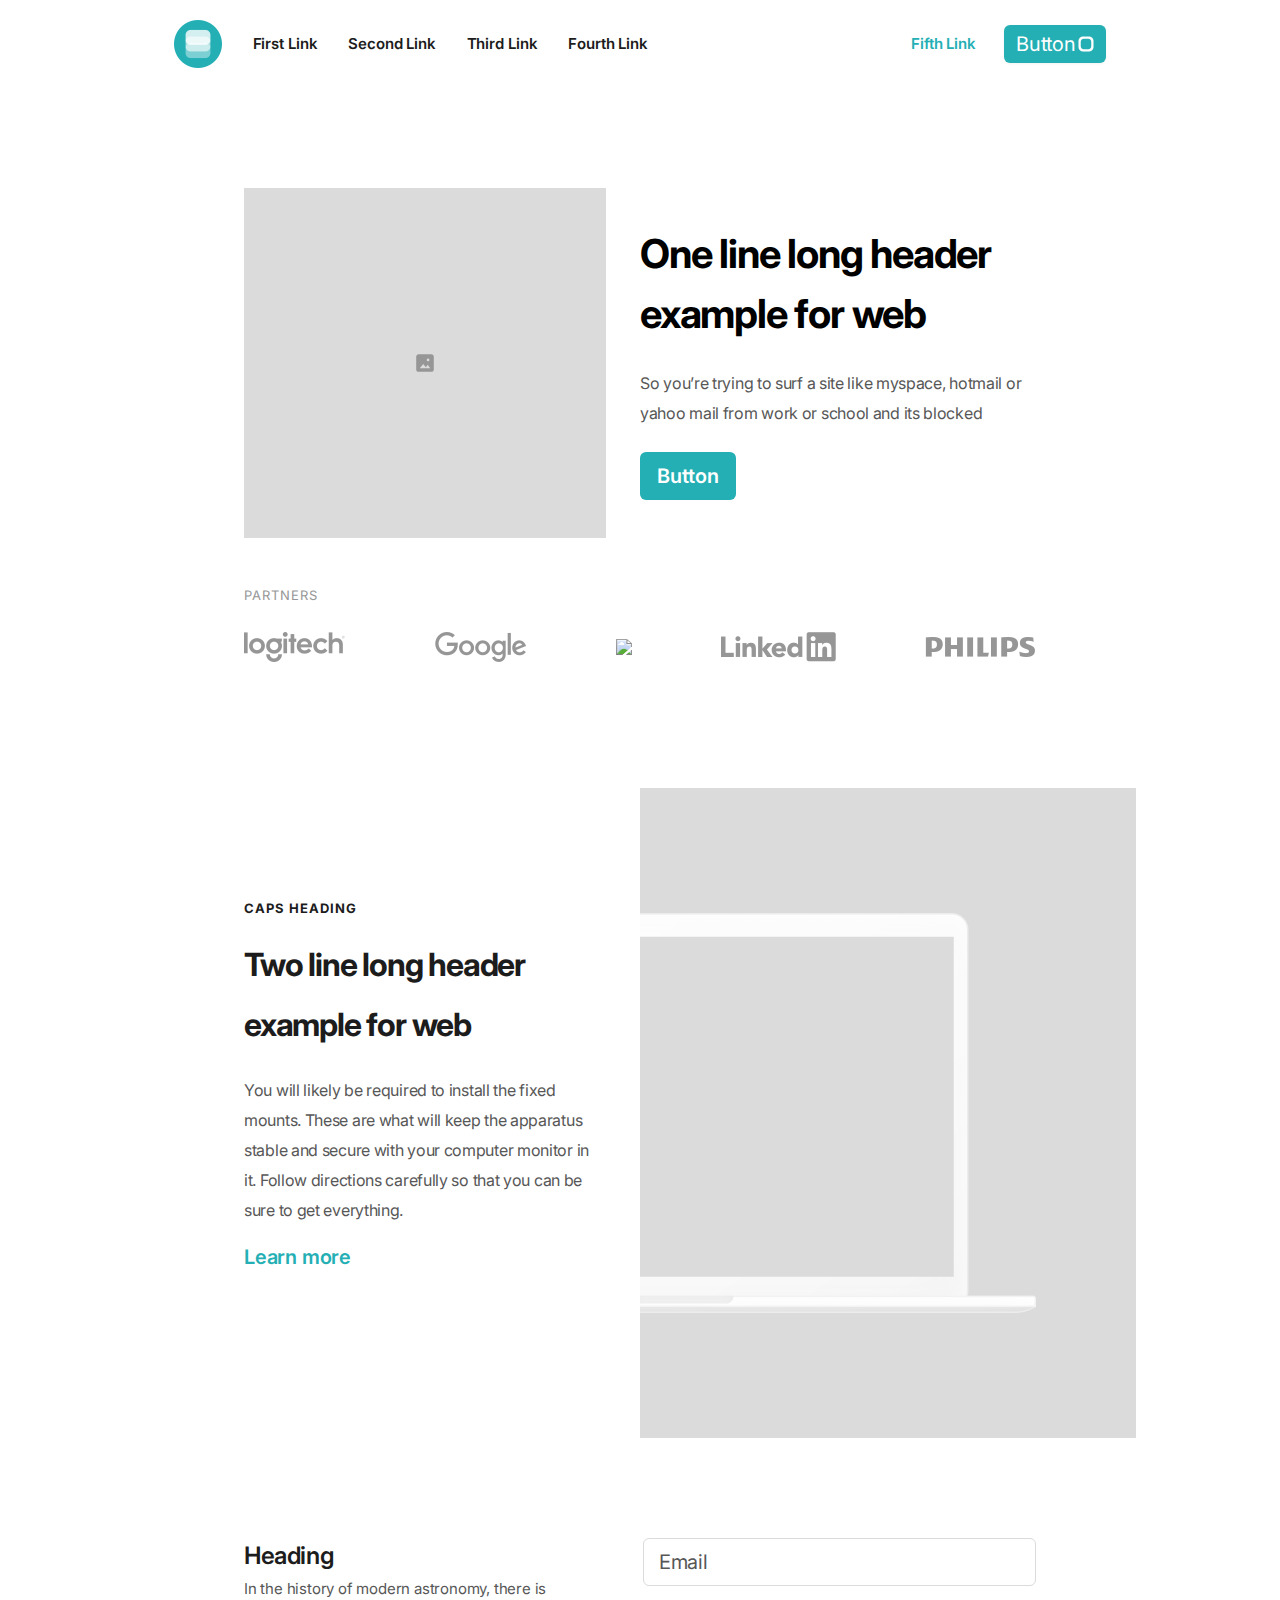
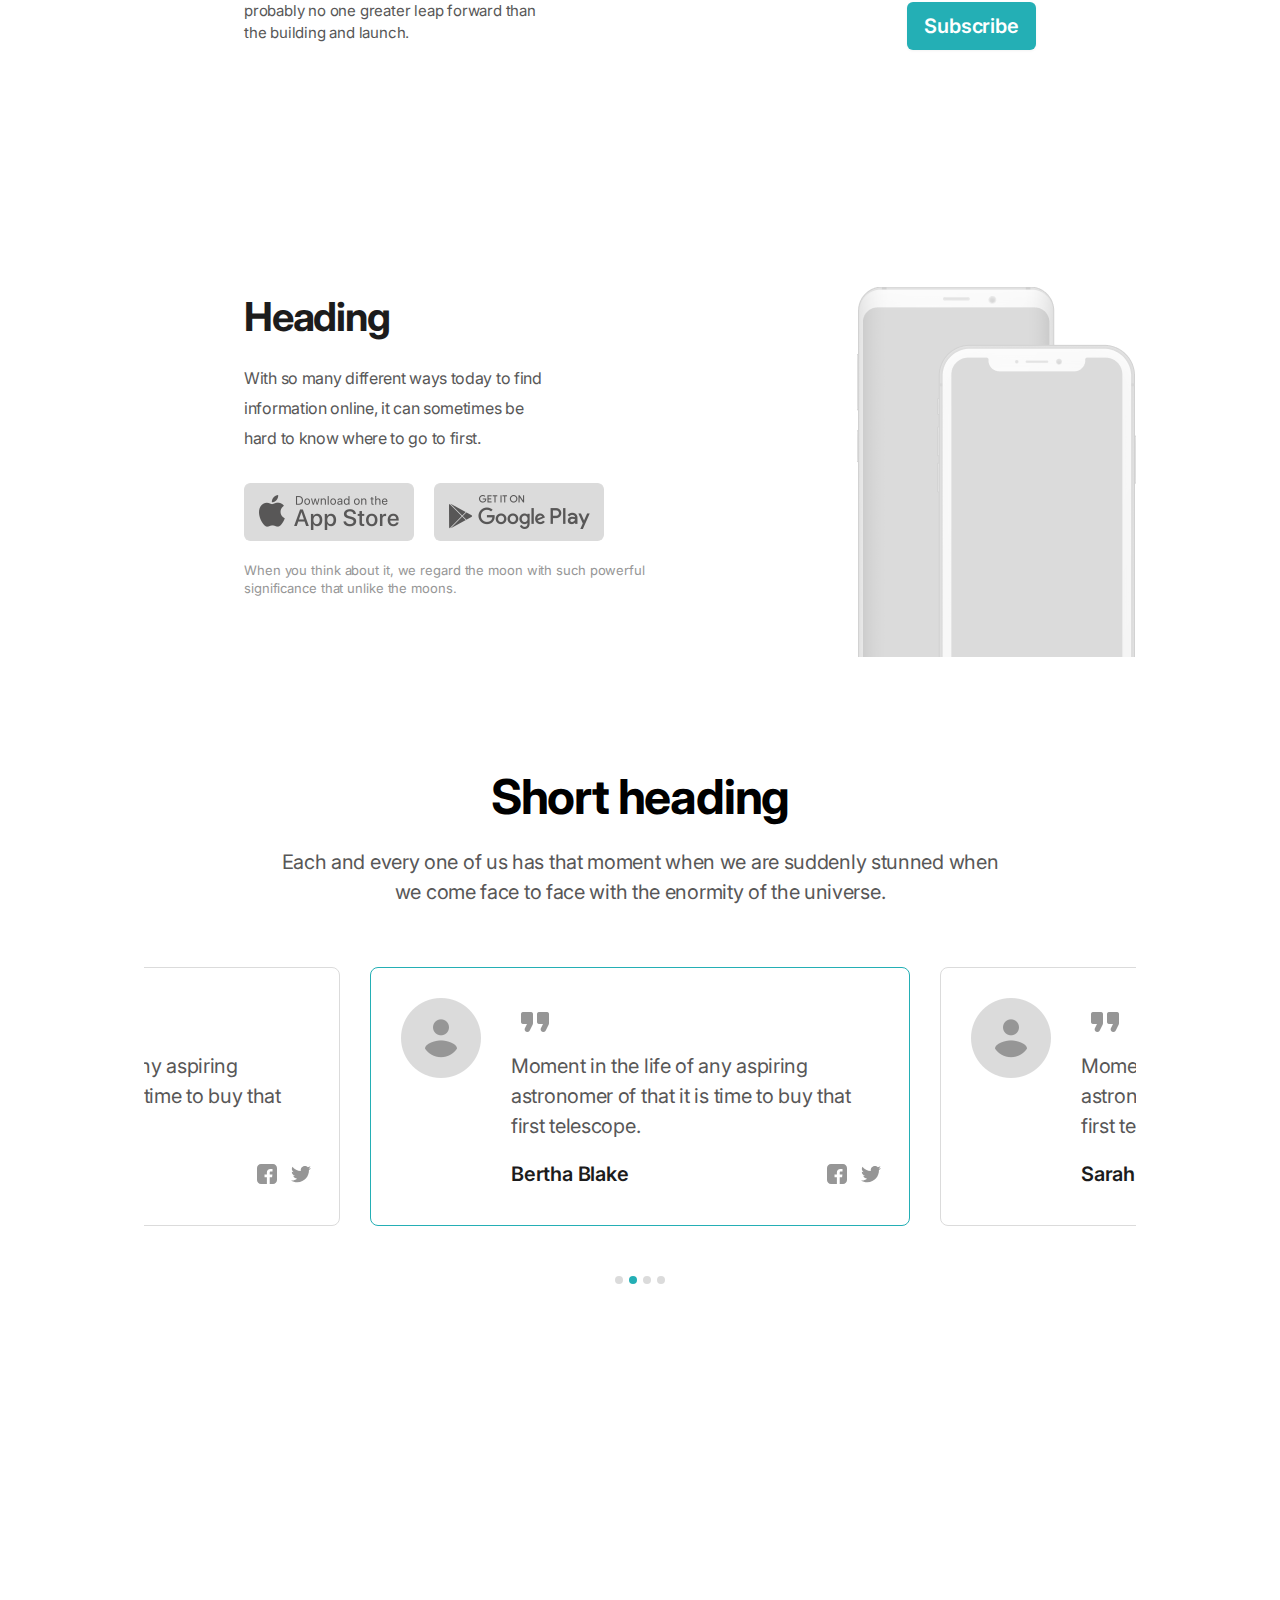
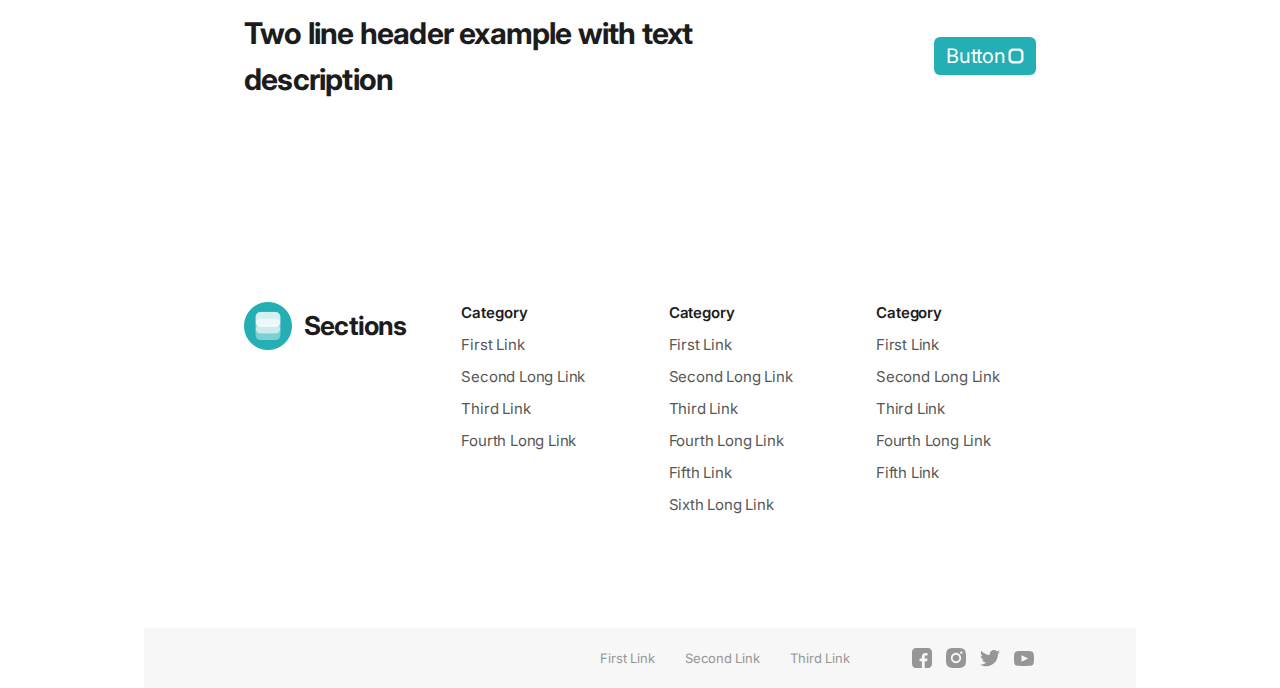
==== commit d9f8e34c: "jonibek" ====
--- a/index.html
+++ b/index.html
@@ -4,7 +4,10 @@
     <meta charset="UTF-8">
     <meta http-equiv="X-UA-Compatible" content="IE=edge">
     <meta name="viewport" content="width=device-width, initial-scale=1.0">
+	
     <title>MITA.UZ</title>
+	<link rel="icon" href="img/radius50.png" type="image/x-icon">
+
     <link rel="stylesheet" href="css/style.css">
     <link rel="stylesheet" href="css/tablet.css">
     <link rel="stylesheet" href="css/mobile_l.css">
@@ -12,268 +15,272 @@
 	<link rel="stylesheet" href="img/radius50.png">
 </head>
 <body>
-    <div class="navbar">
-        <div class="bir">
-            <div class="img1">
-                <img src="img/radius50.png" class="log">
-            </div>
-            <a href="#" class="text1">First Link</a>
-            <a href="#" class="text1">Second Link</a>
-            <a href="#" class="text1">Third Link</a>
-            <a href="#" class="text1">Fourth Link</a>
-        </div>
-        <div class="menu-b" >
-        	<img src="img/menu.svg" >
-        </div>
-        <div class="ikki">
-            <p class="fif">Fifth Link</p>
-            <button>
-                <p class="button1">Button</p>
-                <img src="img/img.png" class="img">
-            </button>
-        </div>
-    </div>
-    <div class="head">
-        <div class="container">
-            <div class="flex ht" >
-            	<div class="div-img-1">
-            	
-            	</div>
-            	<div class="right" >
-	            	<p class="one-t">One line long header example for web</p>
-	            	<p class="so-t">So you’re trying to surf a site like myspace, hotmail or yahoo mail from work or school and its blocked</p>
-	            	<p class="two-l-t">Two line long header example</p>
-	            	<p class="poster-t">Poster can be one of the effective marketing and advertising materials. It is also a great tool to use when you want to present your.</p>
-	            	<button>Button</button>
-            	</div>
-            </div>
-            <p class="partners">Partners</p>
-            <div class="flex ot gap">
-                <img src="img/logitech.png" class="m-r">
-                <img src="img/google.png" class="m-r">
-                <img src="img/facebook.png" class="m-r" >
-                <img src="img/linked.png"class="m-r m-t">
-                <img src="img/philips.png" class="m-t" >
-            </div>
-        </div>
-    </div>
-    <div class="background">
-    	<div class="nout">
-    
-	    </div>
-    	<div class="container2 bs" >
-    		<div class="text-b" >
-	    		<p class="caps-t">caps heading</p>
-	    		<p class="two-t">Two line long header example for web</p>
-	    		<p class="you-t">You will likely be required to install the fixed mounts. These are what will keep the apparatus stable and secure with your computer monitor in it. Follow directions carefully so that you can be sure to get everything.</p>
-	    		<p class="learn-t">Learn more</p>
-    		</div>
-    		<div class="bac-b" >
-    			
-    		</div>
-    	</div>
-    </div>
-    <div class="heading-b" >
-    	<div class="container flex no-flex sac">
-    		<div class="chap" >
-    			<p class="heading-t">Heading</p>
-    			<p class="in-t">In the history of modern astronomy, there is probably no one greater leap forward than the building and launch.</p>
-    		</div>
-    		<div class="ong">
-    			<input type="text" placeholder="Email" >
-    			<div class="b-b" >
-    				<button>Subscribe</button>
-    			</div>
-    		</div>
-    	</div>
-    </div>
-    <div class="bac-tel" >
-    	<div class="container2 yuz" >
-    		<div class="box-text" >
-	    		<p class="heading2-t">Heading</p>
-	    		<p class="with-t">With so many different ways today to find information online, it can sometimes be hard to know where to go to first.</p>
-	    		<div class="tanla y2" >
-	    			<div class="app-b"></div>
-	    			<div class="play-b" ></div>
-	    		</div>
-	    		<p class="when-t">When you think about it, we regard the moon with such powerful significance that unlike the moons.</p>
-    		</div>
-    		<div class="tanla n2" id="n2" >
-	    		<div class="play-b"></div>
-	    		<div class="app-b apb"></div>
-    		</div>
-    		<p class="when-t n4">When you think about it, we regard the moon with such powerful significance that unlike the moons.</p>
-    		<div class="tel-i y3" >
-    		
-    		</div>
-    	</div>
-    	<div class="tel-i n3" >
-    	
-    	</div>
-    </div>
-    <div class="slider-b" >
-    	<div class="text-b-b tbb1">
-    		<p class="short-t">Short heading</p>
-    		<p class="each-t">Each and every one of us has that moment when we are suddenly stunned when we come face to face with the enormity of the universe.</p>
-    	</div>
-    	<div class="text-b-b tbb2" >
-	    	<p class="short-t">Heading</p>
-	    	<p class="each-t">Poster can be one of the effective marketing and advertising materials.</p>
-    	</div>
-    	<div class="container3">
-	    	<div class="slider">
-			    	<div class="wrapper">
-				    	<div class="boxes">
-					    	<div class="box">
-						    	<img src="img/profil.png" class="y5">
-						    	<div class="s-t-b">
-							    	<div class="qosh-i-b">
-							    		<img src="img/profil.png" class="n5">
-								    	<img src="img/qo'sh.png" class="ny">
-							    	</div>
-							    	<p class="moment-t">Moment in the life of any aspiring astronomer of that it is time to buy that first telescope.</p>
-							    	<div class="flex flx" >
-								    	<p class="bertha-t">Bertha Blake</p>
-								    	<div class="flex font-av" >
-									    	<img src="img/face.svg">
-									    	<img src="img/twitter.svg">
-								    	</div>
-							    	</div>
-						    	</div>
-					    	</div>
-					    	<div class="box">
-						    	<img src="img/profil.png" class="y5">
-						    	<div class="s-t-b">
-							    	<div class="qosh-i-b">
-							    		<img src="img/profil.png" class="n5">
-								    	<img src="img/qo'sh.png" class="ny">
-							    	</div>
-							    	<p class="moment-t">Moment in the life of any aspiring astronomer of that it is time to buy that first telescope.</p>
-							    	<div class="flex flx" >
-								    	<p class="bertha-t">Bertha Blake</p>
-								    	<div class="flex font-av" >
-									    	<img src="img/face.svg">
-									    	<img src="img/twitter.svg">
-								    	</div>
-							    	</div>
-						    	</div>
-					    	</div>
-					    	<div class="box">
-						    	<img src="img/profil.png" class="y5">
-						    	<div class="s-t-b">
-							    	<div class="qosh-i-b" >
-							    		<img src="img/profil.png" class="n5">
-								    	<img src="img/qo'sh.png" class="ny">
-							    	</div>
-							    	<p class="moment-t">Moment in the life of any aspiring astronomer of that it is time to buy that first telescope.</p>
-							    	<div class="flex flx" >
-								    	<p class="bertha-t">Sarah Bailey</p>
-								    	<div class="flex font-av" >
-									    	<img src="img/face.svg">
-									    	<img src="img/twitter.svg">
-								    	</div>
-							    	</div>
-						    	</div>
-					    	</div>
-					    	<div class="box">
-						    	<img src="img/profil.png" class="y5">
-						    	<div class="s-t-b">
-							    	<div class="qosh-i-b">
-							    		<img src="img/profil.png" class="n5">
-								    	<img src="img/qo'sh.png" class="ny">
-							    	</div>
-							    	<p class="moment-t">Moment in the life of any aspiring astronomer of that it is time to buy that first telescope.</p>
-							    	<div class="flex flx" >
-							    		<p class="bertha-t">Bertha Blake</p>
-							    		<div class="flex font-av" >
-							    			<img src="img/face.svg">
-							    			<img src="img/twitter.svg">
-							    		</div>
-							    	</div>
-						    	</div>
-					    	</div>
-				    	</div>
-			    	</div>
-		    	<div class="dots">
-		    	
-		    	</div>
-	    	</div>
-    	</div>
-    </div>
-    
-    <div class="two-box" >
-    	<div class="container flex no-c">
-    		<p class="two-t-2" >Two line header example with text description</p>
-    		<p class="fo-t-2" >Four line header example with text description</p>
-    		<button class="button4" >
-    			<p class="button1">Button</p>
-	    		<img src="img/img.png" class="img">
-    		</button>
-    	</div>
-    </div>
-    
-    <div class="section-box" >
-    	<div class="bir-1 flex none">
-	    	<img src="img/radius50.png" >
-	    	<p class="section-t">Sections</p>
-    	</div>
-    	<div class="container and" >
-    		<div class="bir-1 flex yuq" id="yuq" >
-    			<img src="img/radius50.png" >
-    			<p class="section-t">Sections</p>
-    		</div>
-    		<div class="ikki-2" >
-    			<p class="h5">Category </p>
-    			<p>First Link</p>
-    			<p>Second Long Link</p>
-    			<p>Third Link</p>
-    			<p>Fourth Long Link</p>	
-    		</div>
-    		<div class="uch-3" >
-    			<p class="h5">Category </p>
-    			<p>First Link</p>
-    			<p>Second Long Link</p>
-    			<p>Third Link</p>
-    			<p>Fourth Long Link</p>
-    			<p>Fifth Link</p>
-    			<p>Sixth Long Link</p>
-    		</div>
-    		<div class="tort-4" >
-    			<p class="h5">Category </p>
-    			<p>First Link</p>
-    			<p>Second Long Link</p>
-    			<p>Third Link</p>
-    			<p>Fourth Long Link</p>
-    			<p>Fifth Link</p>
-    		</div>
-    		<div class="besh-5">
-    			<p class="subscribe-t">Subscribe</p>
-    			<div>
-    				<input type="email" placeholder="Email">
-    				<button></button>
-    			</div>
-    			<p class="no-t" >No spam, notifications only about new products, updates and freebies. You can always unsubscribe.</p>
-    		</div>
-    	</div>
-    	<div class="green flex">
-    		<div class="li flex">
-    			<p>First Link</p>
-    			<p>Second Link</p>
-    			<p>Third Link</p>
-    		</div>
-    		<div class="logo">
-    			<img src="img/radius50.png">
-    		</div>
-    		<p>&copy; Copyright 2020 Pixsellz
-    		Premium UI Goods for Designers</p>
-    		<div class="flex logoes" >
-    			<img src="img/face.svg">
-    			<img src="img/instagram.svg">
-    			<img src="img/twitter.svg">
-    			<img src="img/yutub.svg">
-    		</div>
-    	</div>
-    </div>
+    <div>
+		<div class="center-11">
+			<div class="navbar">
+				<div class="bir">
+					<div class="img1">
+						<img src="img/radius50.png" class="log">
+					</div>
+					<a href="#" class="text1">First Link</a>
+					<a href="#" class="text1">Second Link</a>
+					<a href="#" class="text1">Third Link</a>
+					<a href="#" class="text1">Fourth Link</a>
+				</div>
+				<div class="menu-b" >
+					<img src="img/menu.svg" >
+				</div>
+				<div class="ikki">
+					<p class="fif">Fifth Link</p>
+					<button>
+						<p class="button1">Button</p>
+						<img src="img/img.png" class="img">
+					</button>
+				</div>
+			</div>
+			<div class="head">
+				<div class="container">
+					<div class="flex ht" >
+						<div class="div-img-1">
+						
+						</div>
+						<div class="right" >
+							<p class="one-t">One line long header example for web</p>
+							<p class="so-t">So you’re trying to surf a site like myspace, hotmail or yahoo mail from work or school and its blocked</p>
+							<p class="two-l-t">Two line long header example</p>
+							<p class="poster-t">Poster can be one of the effective marketing and advertising materials. It is also a great tool to use when you want to present your.</p>
+							<button>Button</button>
+						</div>
+					</div>
+					<p class="partners">Partners</p>
+					<div class="flex ot gap">
+						<img src="img/logitech.png" class="m-r">
+						<img src="img/google.png" class="m-r">
+						<img src="img/facebook.png" class="m-r" >
+						<img src="img/linked.png"class="m-r m-t">
+						<img src="img/philips.png" class="m-t" >
+					</div>
+				</div>
+			</div>
+			<div class="background">
+				<div class="nout">
+			
+				</div>
+				<div class="container2 bs" >
+					<div class="text-b" >
+						<p class="caps-t">caps heading</p>
+						<p class="two-t">Two line long header example for web</p>
+						<p class="you-t">You will likely be required to install the fixed mounts. These are what will keep the apparatus stable and secure with your computer monitor in it. Follow directions carefully so that you can be sure to get everything.</p>
+						<p class="learn-t">Learn more</p>
+					</div>
+					<div class="bac-b" >
+						
+					</div>
+				</div>
+			</div>
+			<div class="heading-b" >
+				<div class="container flex no-flex sac">
+					<div class="chap" >
+						<p class="heading-t">Heading</p>
+						<p class="in-t">In the history of modern astronomy, there is probably no one greater leap forward than the building and launch.</p>
+					</div>
+					<div class="ong">
+						<input type="text" placeholder="Email" >
+						<div class="b-b" >
+							<button>Subscribe</button>
+						</div>
+					</div>
+				</div>
+			</div>
+			<div class="bac-tel" >
+				<div class="container2 yuz" >
+					<div class="box-text" >
+						<p class="heading2-t">Heading</p>
+						<p class="with-t">With so many different ways today to find information online, it can sometimes be hard to know where to go to first.</p>
+						<div class="tanla y2" >
+							<div class="app-b"></div>
+							<div class="play-b" ></div>
+						</div>
+						<p class="when-t">When you think about it, we regard the moon with such powerful significance that unlike the moons.</p>
+					</div>
+					<div class="tanla n2" id="n2" >
+						<div class="play-b"></div>
+						<div class="app-b apb"></div>
+					</div>
+					<p class="when-t n4">When you think about it, we regard the moon with such powerful significance that unlike the moons.</p>
+					<div class="tel-i y3" >
+					
+					</div>
+				</div>
+				<div class="tel-i n3" >
+				
+				</div>
+			</div>
+			<div class="slider-b" >
+				<div class="text-b-b tbb1">
+					<p class="short-t">Short heading</p>
+					<p class="each-t">Each and every one of us has that moment when we are suddenly stunned when we come face to face with the enormity of the universe.</p>
+				</div>
+				<div class="text-b-b tbb2" >
+					<p class="short-t">Heading</p>
+					<p class="each-t">Poster can be one of the effective marketing and advertising materials.</p>
+				</div>
+				<div class="container3">
+					<div class="slider">
+							<div class="wrapper">
+								<div class="boxes">
+									<div class="box">
+										<img src="img/profil.png" class="y5">
+										<div class="s-t-b">
+											<div class="qosh-i-b">
+												<img src="img/profil.png" class="n5">
+												<img src="img/qo'sh.png" class="ny">
+											</div>
+											<p class="moment-t">Moment in the life of any aspiring astronomer of that it is time to buy that first telescope.</p>
+											<div class="flex flx" >
+												<p class="bertha-t">Bertha Blake</p>
+												<div class="flex font-av" >
+													<img src="img/face.svg">
+													<img src="img/twitter.svg">
+												</div>
+											</div>
+										</div>
+									</div>
+									<div class="box">
+										<img src="img/profil.png" class="y5">
+										<div class="s-t-b">
+											<div class="qosh-i-b">
+												<img src="img/profil.png" class="n5">
+												<img src="img/qo'sh.png" class="ny">
+											</div>
+											<p class="moment-t">Moment in the life of any aspiring astronomer of that it is time to buy that first telescope.</p>
+											<div class="flex flx" >
+												<p class="bertha-t">Bertha Blake</p>
+												<div class="flex font-av" >
+													<img src="img/face.svg">
+													<img src="img/twitter.svg">
+												</div>
+											</div>
+										</div>
+									</div>
+									<div class="box">
+										<img src="img/profil.png" class="y5">
+										<div class="s-t-b">
+											<div class="qosh-i-b" >
+												<img src="img/profil.png" class="n5">
+												<img src="img/qo'sh.png" class="ny">
+											</div>
+											<p class="moment-t">Moment in the life of any aspiring astronomer of that it is time to buy that first telescope.</p>
+											<div class="flex flx" >
+												<p class="bertha-t">Sarah Bailey</p>
+												<div class="flex font-av" >
+													<img src="img/face.svg">
+													<img src="img/twitter.svg">
+												</div>
+											</div>
+										</div>
+									</div>
+									<div class="box">
+										<img src="img/profil.png" class="y5">
+										<div class="s-t-b">
+											<div class="qosh-i-b">
+												<img src="img/profil.png" class="n5">
+												<img src="img/qo'sh.png" class="ny">
+											</div>
+											<p class="moment-t">Moment in the life of any aspiring astronomer of that it is time to buy that first telescope.</p>
+											<div class="flex flx" >
+												<p class="bertha-t">Bertha Blake</p>
+												<div class="flex font-av" >
+													<img src="img/face.svg">
+													<img src="img/twitter.svg">
+												</div>
+											</div>
+										</div>
+									</div>
+								</div>
+							</div>
+						<div class="dots">
+						
+						</div>
+					</div>
+				</div>
+			</div>
+			
+			<div class="two-box" >
+				<div class="container flex no-c">
+					<p class="two-t-2" >Two line header example with text description</p>
+					<p class="fo-t-2" >Four line header example with text description</p>
+					<button class="button4" >
+						<p class="button1">Button</p>
+						<img src="img/img.png" class="img">
+					</button>
+				</div>
+			</div>
+			
+			<div class="section-box" >
+				<div class="bir-1 flex none">
+					<img src="img/radius50.png" >
+					<p class="section-t">Sections</p>
+				</div>
+				<div class="container and" >
+					<div class="bir-1 flex yuq" id="yuq" >
+						<img src="img/radius50.png" >
+						<p class="section-t">Sections</p>
+					</div>
+					<div class="ikki-2" >
+						<p class="h5">Category </p>
+						<p>First Link</p>
+						<p>Second Long Link</p>
+						<p>Third Link</p>
+						<p>Fourth Long Link</p>	
+					</div>
+					<div class="uch-3" >
+						<p class="h5">Category </p>
+						<p>First Link</p>
+						<p>Second Long Link</p>
+						<p>Third Link</p>
+						<p>Fourth Long Link</p>
+						<p>Fifth Link</p>
+						<p>Sixth Long Link</p>
+					</div>
+					<div class="tort-4" >
+						<p class="h5">Category </p>
+						<p>First Link</p>
+						<p>Second Long Link</p>
+						<p>Third Link</p>
+						<p>Fourth Long Link</p>
+						<p>Fifth Link</p>
+					</div>
+					<div class="besh-5">
+						<p class="subscribe-t">Subscribe</p>
+						<div>
+							<input type="email" placeholder="Email">
+							<button></button>
+						</div>
+						<p class="no-t" >No spam, notifications only about new products, updates and freebies. You can always unsubscribe.</p>
+					</div>
+				</div>
+				<div class="green flex">
+					<div class="li flex">
+						<p>First Link</p>
+						<p>Second Link</p>
+						<p>Third Link</p>
+					</div>
+					<div class="logo">
+						<img src="img/radius50.png">
+					</div>
+					<p>&copy; Copyright 2020 Pixsellz
+					Premium UI Goods for Designers</p>
+					<div class="flex logoes" >
+						<img src="img/face.svg">
+						<img src="img/instagram.svg">
+						<img src="img/twitter.svg">
+						<img src="img/yutub.svg">
+					</div>
+				</div>
+			</div>
+		</div>
+	</div>
     
     <script>
     	const boxes = document.querySelector(".boxes"),
--- a/css/style.css
+++ b/css/style.css
@@ -567,16 +567,33 @@
 	display: none;
 }
 .tbb2 {
-		display: none;
-}
-.navbar,
-	.head,
-	.background,
-	.heading-b,
-	.bac-tel,
-	.slider-b,
-	.two-box,
-	.section-box,
-	.green {
-		margin: 0 auto;
-	}+	display: none;
+}
+
+.m-r,
+.m-t,
+button,
+.app-b,
+.play-b,
+.font-av>img,
+.logoes>img {
+	cursor: pointer;
+}
+.dot {
+	cursor: grabbing;
+}
+.yuq {
+	width: 170px;
+	display: flex;
+	justify-content: space-between;
+	align-content: center;
+}
+.section-t {
+	height: auto;
+	width: 110px;
+	font-size: 163%;
+}
+body>div {
+	display: flex;
+	justify-content: center;
+}--- a/css/mobile_l.css
+++ b/css/mobile_l.css
@@ -31,7 +31,6 @@
 		display: flex;
 		justify-content: space-between;
 		gap: 230px;
-		border: 1px solid red;
 	}
 	.m-t {
 		margin-top: 26.72px;
@@ -46,7 +45,6 @@
 		display: block;
 		height: 532px;
 		width: 100%;
-		border: 1px solid;
 		background: url("../img/Device.png") center no-repeat;
 		background-size: 100%;
 	}
@@ -80,7 +78,6 @@
 		display: flex;
 		width: 443px;
 		height: auto;
-		border: 2px solid red;
 	}
 	.heading-b {
 		height: 289px;
--- a/css/mobile_p.css
+++ b/css/mobile_p.css
@@ -61,7 +61,6 @@
 		height: 905px;
 	}
 	.nout {
-		border: 1px solid #e3c994;
 		height: 300px;
 		width: 320px;
 		background-size: 100%;
@@ -98,7 +97,6 @@
 	
 	.yuz {
 		display: block;
-		border: 1px solid #0ff;
 		padding: 40px 15px 0;
 	}
 	.box-text {
@@ -142,7 +140,6 @@
 		height: 80px;
 		width: 100%;
 		justify-content: space-between;
-		border: 1px solid red;
 	}
 	.n5 {
 		display: block;
@@ -151,18 +148,15 @@
 		height: 120px;
 		width: 230px;
 		margin-top: 20px;
-		outline: 1px solid green;
 	}
 	.flx {
 		width: 100%;
 		display: block;
 	}
 	.ny {
-		border: 1px solid yellow;
 		margin-top: 30px;
 	}
 	.font-av {
-		border: 1px solid red;
 		margin-top: 22px;
 	}
 	
@@ -207,7 +201,6 @@
 	.besh-5 {
 		display: block;
 		height: auto;
-		border: 1px solid yellow;
 		margin-top: 30px;
 	}
 	.subscribe-t {
@@ -267,6 +260,9 @@
 		width: 96%;
 	}
 	.green {
+		margin: 0;
+	}
+	.green {
 		height: 188px;
 		display: block;
 		width: 100%;
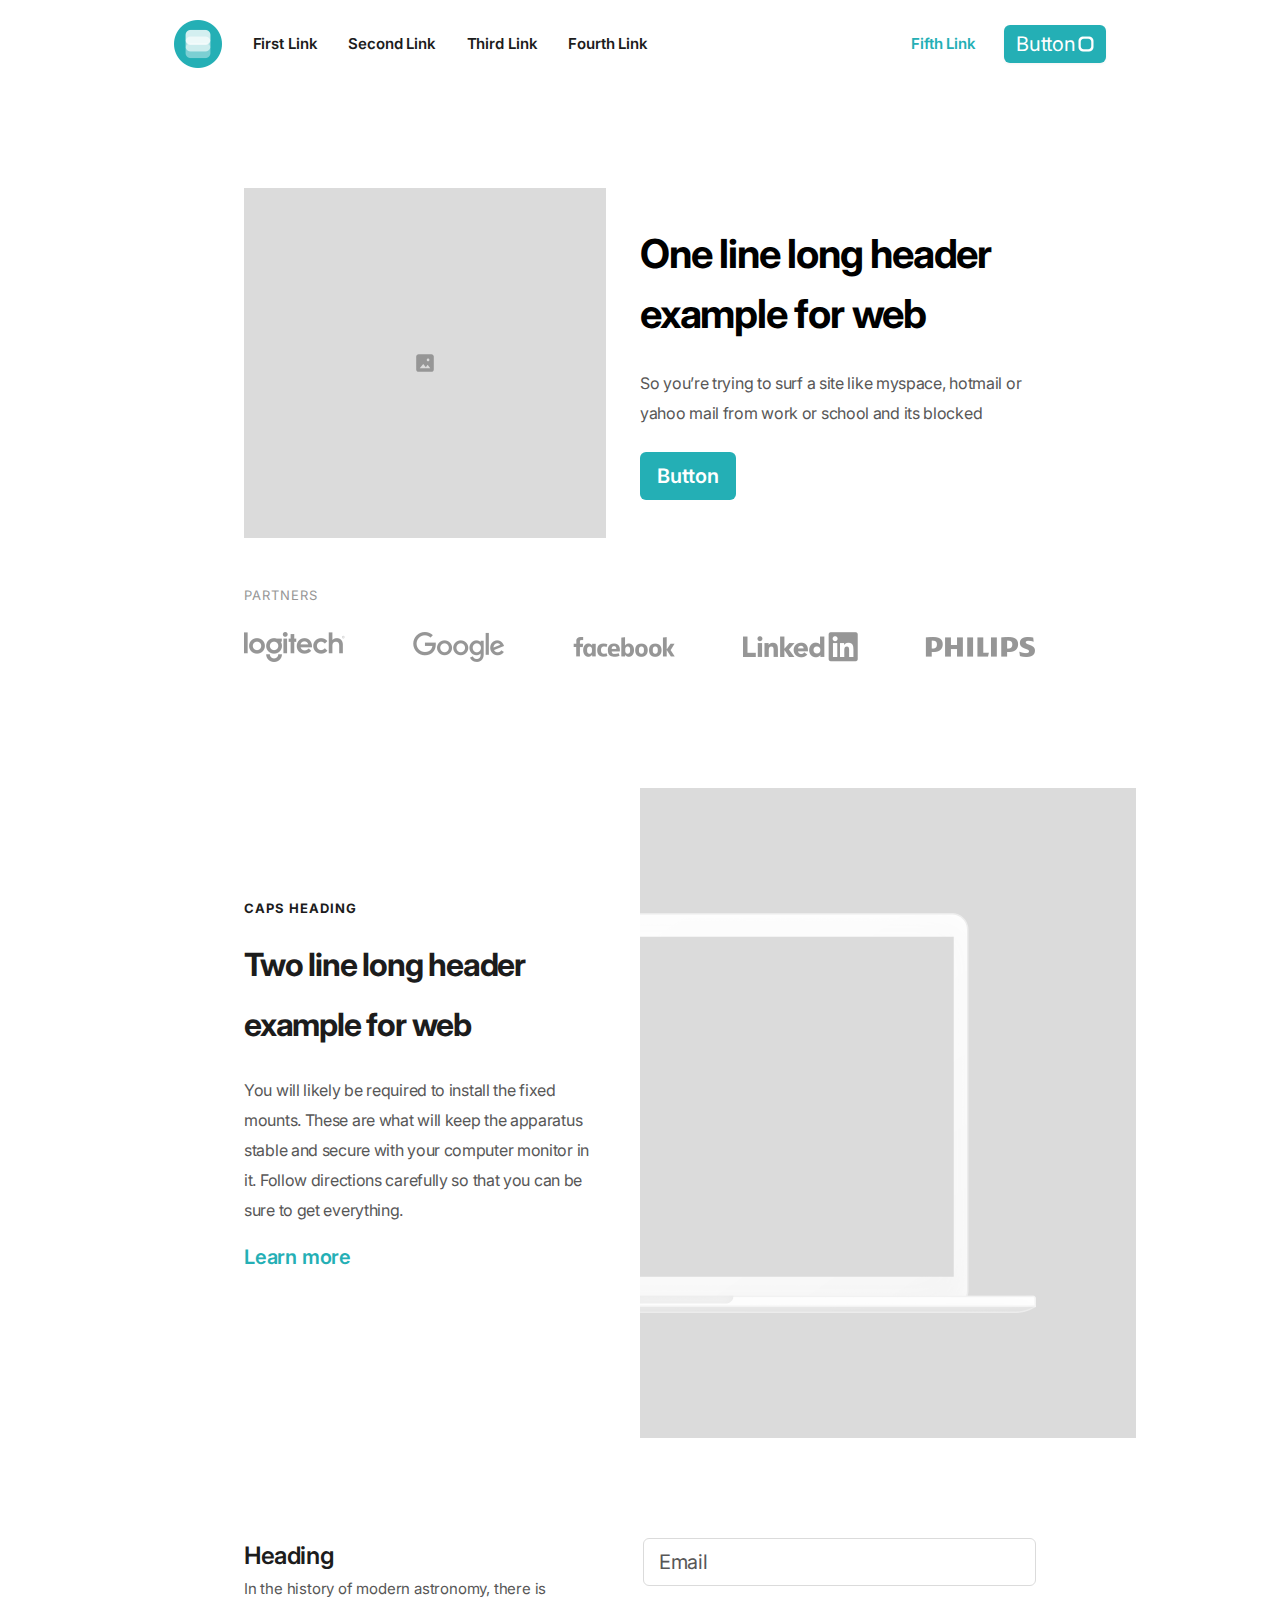
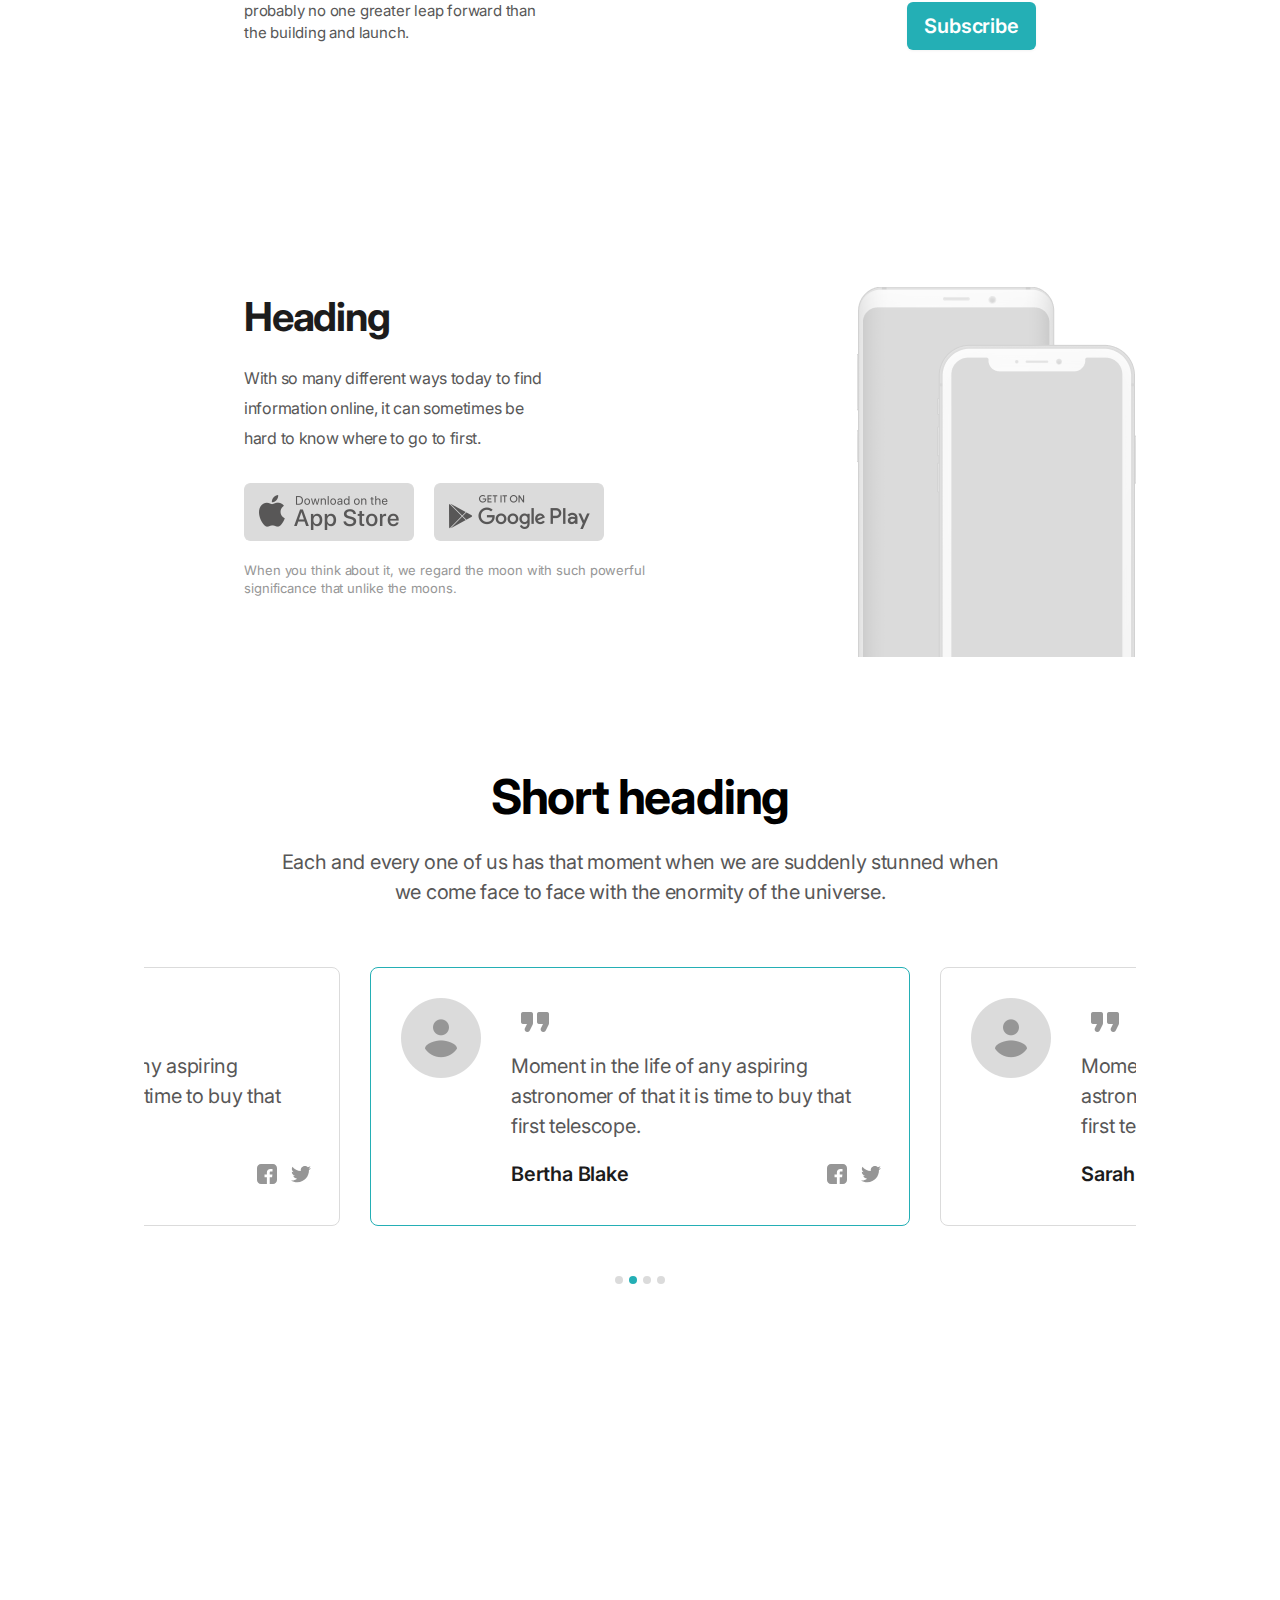
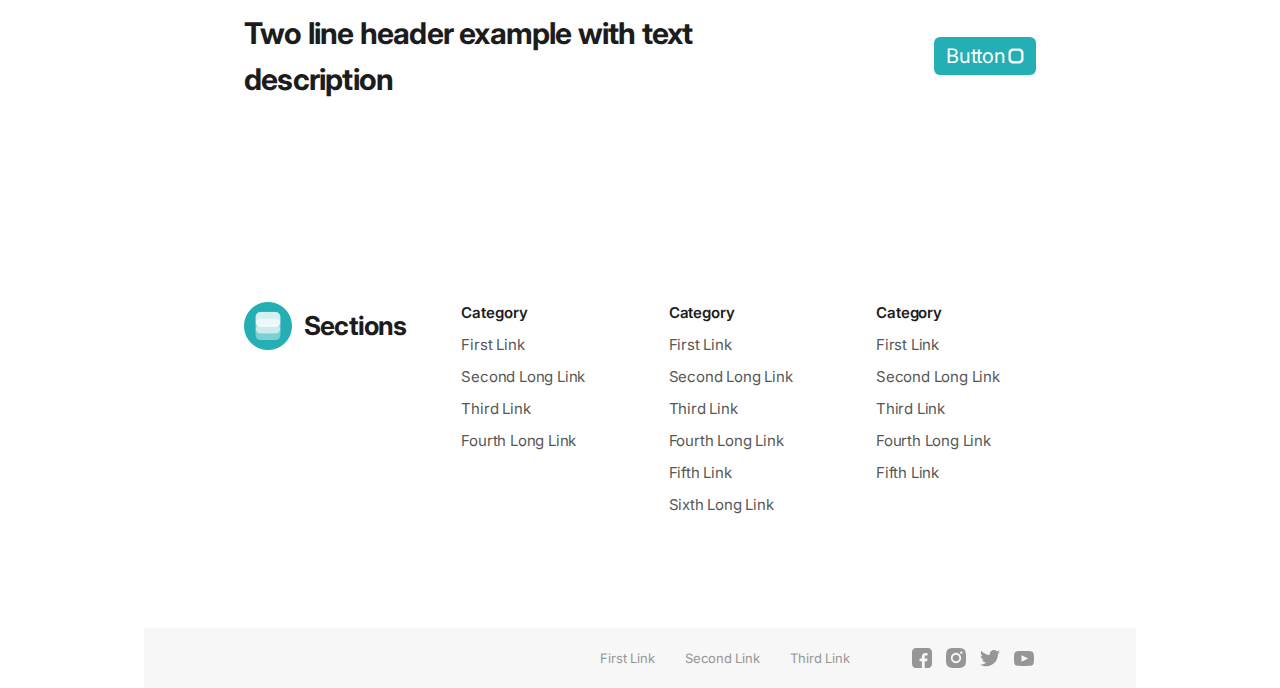
==== commit 3df31fe8: "Update index.html" ====
--- a/index.html
+++ b/index.html
@@ -56,7 +56,7 @@
 					<div class="flex ot gap">
 						<img src="img/logitech.png" class="m-r">
 						<img src="img/google.png" class="m-r">
-						<img src="img/facebook.png" class="m-r" >
+						<img src="img/Facebook.png" class="m-r" >
 						<img src="img/linked.png"class="m-r m-t">
 						<img src="img/philips.png" class="m-t" >
 					</div>
